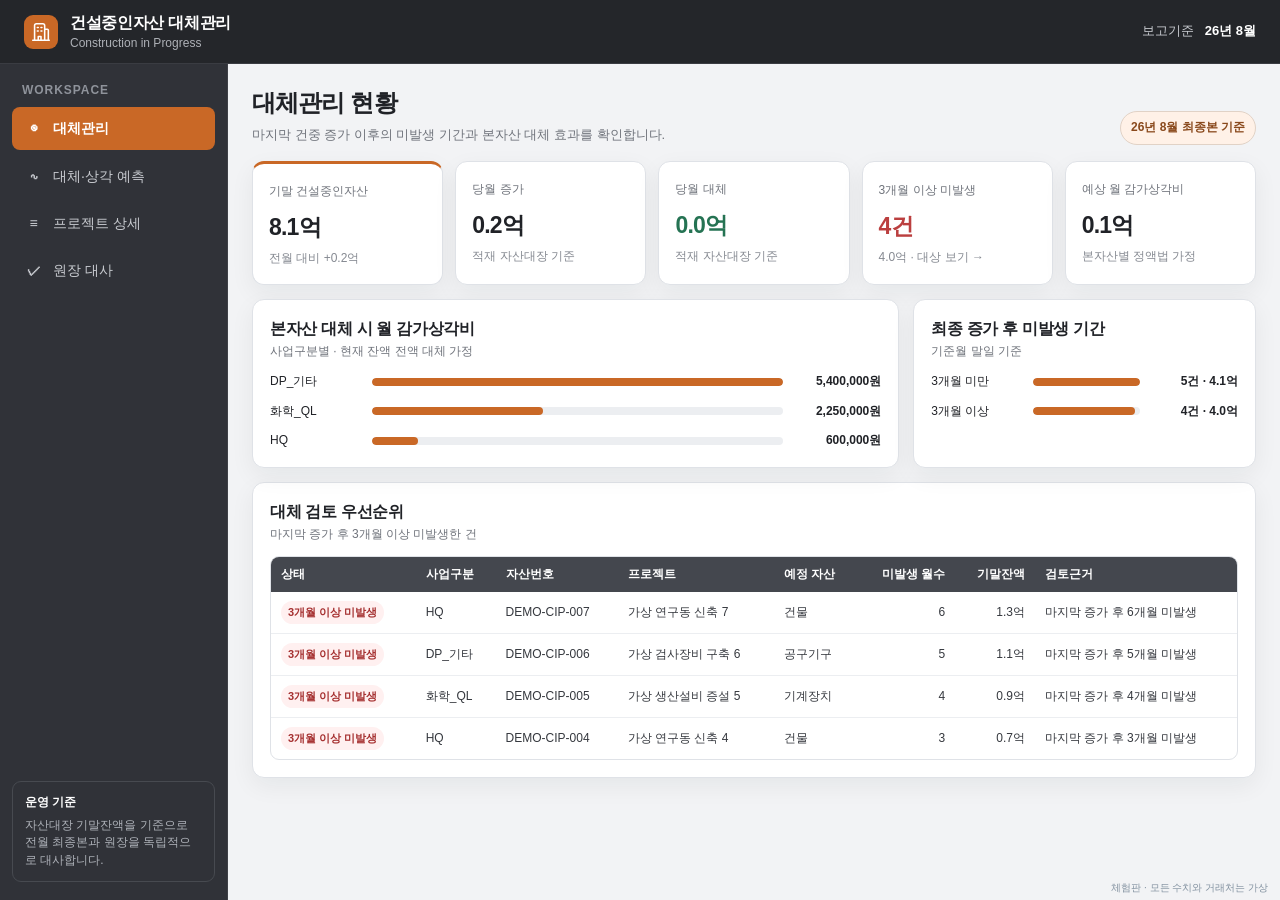
==== modules/cip.html @ 4d1c36cb "Deploy faithful v2 platform trial with synthetic data only" ====
<!doctype html>
<html lang="ko">
<head>
  <meta charset="utf-8">
  <meta name="viewport" content="width=device-width, initial-scale=1">
  <title>건설중인자산 대체관리</title>
  <style>
    :root {
      --ink: #202227;
      --muted: #6f737b;
      --line: #dfe2e7;
      --canvas: #f2f3f5;
      --panel: #ffffff;
      --dark: #24262a;
      --dark-2: #303238;
      --accent: #c96826;
      --accent-soft: #fff1e7;
      --green: #257353;
      --green-soft: #eaf6f0;
      --red: #bb3f3f;
      --red-soft: #fff0f0;
      --blue: #315c9b;
      --blue-soft: #edf3fc;
      --shadow: 0 8px 24px rgba(25, 28, 33, .06);
    }
    * { box-sizing: border-box; }
    html, body { height: 100%; }
    body { margin: 0; overflow: hidden; color: var(--ink); background: var(--canvas); font: 14px/1.45 Arial, "Malgun Gothic", sans-serif; }
    button, input, select { font: inherit; }
    button, select { cursor: pointer; }
    .topbar { height: 64px; display: flex; align-items: center; justify-content: space-between; gap: 22px; padding: 0 24px; color: #fff; background: var(--dark); border-bottom: 1px solid #3a3c42; }
    .brand { display: flex; align-items: center; gap: 12px; min-width: 260px; }
    .mark { display: grid; place-items: center; width: 34px; height: 34px; border-radius: 9px; background: var(--accent); font-size: 18px; font-weight: 800; }
    .brand strong { display: block; font-size: 16px; letter-spacing: -.02em; }
    .brand span { display: block; margin-top: 1px; color: #aeb1b7; font-size: 12px; }
    .top-meta { display: flex; align-items: center; gap: 16px; min-width: 0; }
    .asof { color: #c8cbd0; font-size: 13px; white-space: nowrap; }
    .asof strong { margin-left: 7px; color: #fff; }
    .download { display: inline-flex; align-items: center; gap: 7px; padding: 9px 12px; border-radius: 8px; color: #fff; background: var(--accent); font-size: 13px; font-weight: 700; text-decoration: none; }
    .workspace { display: grid; grid-template-columns: 228px minmax(0, 1fr); height: calc(100vh - 64px); }
    .sidebar { display: flex; flex-direction: column; padding: 18px 12px; color: #dfe1e5; background: var(--dark-2); border-right: 1px solid #3f4147; }
    .side-label { margin: 0 10px 8px; color: #8f939b; font-size: 12px; font-weight: 700; letter-spacing: .08em; }
    .nav-button { width: 100%; display: flex; align-items: center; gap: 10px; margin-bottom: 5px; padding: 11px 12px; border: 0; border-radius: 8px; color: #c8cbd0; background: transparent; text-align: left; }
    .nav-button:hover { background: #393c42; }
    .nav-button[aria-selected="true"] { color: #fff; background: var(--accent); font-weight: 700; }
    .nav-icon { width: 19px; font-weight: 800; text-align: center; }
    .source-note { margin-top: auto; padding: 12px; border: 1px solid #474a50; border-radius: 9px; color: #aeb2b9; font-size: 12px; }
    .source-note strong { display: block; margin-bottom: 5px; color: #fff; }
    .main { min-width: 0; overflow: auto; padding: 22px 24px 48px; }
    .view { display: none; max-width: 1500px; margin: 0 auto; }
    .view.is-active { display: block; }
    .heading { display: flex; align-items: end; justify-content: space-between; gap: 20px; margin-bottom: 16px; }
    .heading h1 { margin: 0; font-size: 24px; letter-spacing: -.035em; }
    .heading p { margin: 5px 0 0; color: var(--muted); font-size: 13px; }
    .period-pill { padding: 7px 10px; border: 1px solid #e1d2c6; border-radius: 999px; color: #8a491c; background: var(--accent-soft); font-size: 12px; font-weight: 700; white-space: nowrap; }
    .kpi-grid { display: grid; grid-template-columns: repeat(5, minmax(0, 1fr)); gap: 12px; margin-bottom: 14px; }
    .kpi { min-height: 116px; padding: 16px; border: 1px solid var(--line); border-radius: 12px; background: var(--panel); box-shadow: var(--shadow); }
    .kpi span { color: var(--muted); font-size: 12px; }
    .kpi strong { display: block; margin-top: 11px; font-size: 23px; letter-spacing: -.035em; }
    .kpi small { display: block; margin-top: 6px; color: #858991; font-size: 12px; }
    .kpi.accent { border-top: 3px solid var(--accent); }
    .kpi.red strong { color: var(--red); }
    button.kpi { text-align: left; color: var(--ink); }
    button.kpi:hover { border-color: var(--red); background: var(--red-soft); }
    button.kpi:focus-visible { outline: 3px solid var(--accent); outline-offset: 3px; }
    .kpi.green strong { color: var(--green); }
    .grid-two { display: grid; grid-template-columns: minmax(0, 1.7fr) minmax(320px, .9fr); gap: 14px; margin-bottom: 14px; }
    .grid-equal { display: grid; grid-template-columns: repeat(2, minmax(0, 1fr)); gap: 14px; margin-bottom: 14px; }
    .panel { min-width: 0; padding: 17px; border: 1px solid var(--line); border-radius: 12px; background: var(--panel); box-shadow: var(--shadow); }
    .panel-head { display: flex; align-items: center; justify-content: space-between; gap: 16px; margin-bottom: 13px; }
    .panel h2 { margin: 0; font-size: 16px; letter-spacing: -.02em; }
    .panel-sub { color: var(--muted); font-size: 12px; }
    .chart { width: 100%; height: 240px; display: block; overflow: visible; }
    .chart-grid { stroke: #e7e9ed; stroke-width: 1; }
    .chart-label { fill: #737780; font-size: 11px; }
    .chart-line { fill: none; stroke: var(--accent); stroke-width: 3; stroke-linejoin: round; stroke-linecap: round; }
    .chart-area { fill: url(#trendFill); }
    .chart-point { fill: #fff; stroke: var(--accent); stroke-width: 2; }
    .aging-list { display: grid; gap: 12px; }
    .aging-row { display: grid; grid-template-columns: 92px minmax(0, 1fr) 88px; gap: 10px; align-items: center; }
    .aging-row span { font-size: 12px; }
    .aging-row strong { text-align: right; font-size: 12px; }
    .bar { height: 8px; overflow: hidden; border-radius: 999px; background: #eceef1; }
    .bar i { display: block; height: 100%; border-radius: inherit; background: var(--accent); }
    .table-wrap { overflow: auto; border: 1px solid var(--line); border-radius: 9px; }
    table { width: 100%; border-collapse: collapse; white-space: nowrap; }
    th { position: sticky; top: 0; z-index: 2; padding: 9px 10px; color: #fff; background: #44474e; font-size: 12px; font-weight: 700; text-align: left; }
    td { padding: 9px 10px; border-bottom: 1px solid #eceef1; color: #35383e; font-size: 12px; }
    tbody tr:last-child td { border-bottom: 0; }
    tbody tr:hover { background: #faf7f4; }
    td.num, th.num { text-align: right; }
    .link-row { cursor: pointer; }
    .asset-name { max-width: 360px; overflow: hidden; text-overflow: ellipsis; }
    .badge { display: inline-flex; align-items: center; min-height: 23px; padding: 3px 7px; border-radius: 999px; color: #4b5058; background: #eef0f3; font-size: 11px; font-weight: 700; }
    .badge.warn { color: #8a491c; background: var(--accent-soft); }
    .badge.danger { color: #a52f2f; background: var(--red-soft); }
    .badge.success { color: #25654b; background: var(--green-soft); }
    .controls { display: grid; grid-template-columns: 170px 170px minmax(220px, 1fr); gap: 10px; margin-bottom: 12px; }
    .control { display: grid; gap: 5px; }
    .control label { color: var(--muted); font-size: 12px; font-weight: 700; }
    .control input, .control select { width: 100%; height: 38px; padding: 0 10px; border: 1px solid #d4d7dc; border-radius: 8px; color: var(--ink); background: #fff; }
    .callout { display: flex; align-items: flex-start; gap: 10px; margin-bottom: 14px; padding: 11px 13px; border: 1px solid #ecd5c4; border-radius: 9px; color: #74411d; background: #fff6ef; font-size: 12px; }
    .check-list { display: grid; gap: 8px; }
    .check { display: grid; grid-template-columns: minmax(180px, 1fr) 100px 120px; align-items: center; gap: 10px; padding: 10px 11px; border: 1px solid var(--line); border-radius: 8px; }
    .check strong { font-size: 13px; }
    .check small { color: var(--muted); }
    .check-value { text-align: right; font-variant-numeric: tabular-nums; }
    .empty { padding: 28px; color: var(--muted); text-align: center; }
    .forecast-basis-project th { color: var(--ink); background: var(--canvas); text-align: left; white-space: normal; }
    .forecast-basis-total th, .forecast-basis-total td { border-top: 2px solid var(--line); font-weight: 700; }
    dialog { width: min(760px, calc(100vw - 30px)); max-height: calc(100vh - 40px); padding: 0; border: 0; border-radius: 14px; box-shadow: 0 26px 80px rgba(18, 21, 26, .28); }
    dialog::backdrop { background: rgba(21, 23, 27, .55); }
    .dialog-head { display: flex; justify-content: space-between; gap: 18px; padding: 18px 20px; color: #fff; background: var(--dark); }
    .dialog-head h2 { margin: 0; font-size: 17px; }
    .dialog-head p { margin: 4px 0 0; color: #b8bbc1; font-size: 12px; }
    .dialog-close { width: 32px; height: 32px; border: 0; border-radius: 8px; color: #fff; background: #3b3e44; font-size: 18px; }
    .dialog-body { max-height: calc(100vh - 126px); overflow: auto; padding: 18px 20px 22px; }
    .detail-grid { display: grid; grid-template-columns: repeat(3, minmax(0, 1fr)); gap: 10px; margin-bottom: 15px; }
    .detail-item { padding: 10px; border: 1px solid var(--line); border-radius: 8px; }
    .detail-item span { display: block; color: var(--muted); font-size: 11px; }
    .detail-item strong { display: block; margin-top: 4px; font-size: 13px; overflow-wrap: anywhere; }
    .type-list { display: grid; gap: 8px; }
    .type-row { display: flex; justify-content: space-between; gap: 12px; padding-bottom: 7px; border-bottom: 1px solid #eceef1; }
    .forecast-tools { display:flex; flex-wrap:wrap; gap:10px; align-items:end; margin-bottom:12px; }
    .forecast-tools .control:first-child { flex:1 1 260px; }
    .forecast-tools .control { flex:0 1 180px; }
    .forecast-actions { display:flex; flex-wrap:wrap; gap:8px; align-items:center; margin-bottom:12px; }
    .forecast-actions button, #resetForecast { padding:9px 13px; border:1px solid var(--line); border-radius:8px; background:white; color:var(--ink); }
    #selectForecastResults { background:var(--accent); color:white; border-color:var(--accent); }
    .forecast-summary { position:sticky; top:-22px; z-index:5; display:flex; flex-wrap:wrap; gap:12px 28px; align-items:center; padding:14px 18px; margin-bottom:14px; border:1px solid #e1d2c6; border-radius:10px; background:#fff6ef; box-shadow:var(--shadow); }
    .forecast-summary span { display:block; color:var(--muted); font-size:14px; }
    .forecast-summary strong { font-size:18px; font-variant-numeric:tabular-nums; }
    #forecastProjects tr[data-plan] { cursor:pointer; }
    #forecastProjects tr.is-selected { background:var(--accent-soft); }
    #forecastProjects td, [data-panel="forecast"] th { font-size:14px; }
    #forecastProjects .asset-name { white-space:normal; min-width:240px; max-width:400px; }
    #forecastProjects input[type="checkbox"] { width:22px; height:22px; accent-color:var(--accent); cursor:pointer; }
    #forecastProjects label { display:flex; align-items:center; justify-content:center; min-width:40px; min-height:40px; cursor:pointer; }
    #forecastProjects input[type="month"] { min-height:40px; padding:5px; border:1px solid var(--line); border-radius:6px; }
    [data-panel="forecast"] button:focus-visible, [data-panel="forecast"] input:focus-visible, [data-panel="forecast"] select:focus-visible { outline:3px solid var(--accent); outline-offset:2px; }
    #forecastResultCount { margin-left:auto; color:var(--muted); }
    [data-panel="forecast"] .panel { margin-bottom:14px; }
    @media (max-width: 1180px) { .kpi-grid { grid-template-columns: repeat(3, minmax(0, 1fr)); } .grid-two, .grid-equal { grid-template-columns: 1fr; } }
    @media (max-width: 760px) {
      body { overflow: auto; }
      .topbar { height: auto; min-height: 64px; padding: 10px 14px; }
      .top-meta .asof { display: none; }
      .workspace { display: block; height: auto; }
      .sidebar { position: sticky; top: 0; z-index: 20; flex-direction: row; gap: 5px; overflow-x: auto; padding: 8px; border-right: 0; }
      .side-label, .source-note { display: none; }
      .nav-button { width: auto; flex: 0 0 auto; margin: 0; }
      .main { padding: 18px 12px 36px; }
      .kpi-grid { grid-template-columns: repeat(2, minmax(0, 1fr)); }
      .controls { grid-template-columns: 1fr; }
      .heading { align-items: flex-start; flex-direction: column; }
      .detail-grid { grid-template-columns: 1fr 1fr; }
      .forecast-summary { top:53px; gap:8px 16px; }
      .forecast-summary strong { font-size:16px; }
    }
    .forecast-heading { align-items:center; margin-bottom:12px; }
    .forecast-title, .forecast-heading-actions { display:flex; align-items:center; gap:10px; flex-wrap:wrap; }
    .forecast-heading-actions > button { padding:8px 12px; border:1px solid var(--line); border-radius:8px; background:#fff; color:var(--ink); font-size:14px; cursor:pointer; }
    .forecast-help { position:relative; display:inline-flex; }
    .forecast-help > button { width:24px; height:24px; padding:0; border:1px solid #8c9bad; border-radius:50%; background:transparent; color:#52657a; font-size:14px; font-weight:700; cursor:help; }
    .forecast-tooltip { position:absolute; top:100%; left:0; z-index:30; width:min(430px,calc(100vw - 80px)); padding:14px; background:#24364b; color:#fff; border-radius:8px; box-shadow:0 8px 28px #10243e30; font-size:14px; line-height:1.65; visibility:hidden; opacity:0; }
    .forecast-help:hover .forecast-tooltip, .forecast-help:focus-within .forecast-tooltip { visibility:visible; opacity:1; }
    .forecast-help > button:focus-visible { outline:3px solid #89bdf3; outline-offset:3px; }
    .forecast-summary[hidden] { display:none; }
    #componentReviewStatus:empty { display:none; }
    #componentReviewStatus:not(:empty) { display:block; margin-bottom:10px; font-size:14px; }
    @media(max-width:700px) { .forecast-tooltip { left:auto; right:-40px; } }
  </style>
<script>window.addEventListener("error",e=>{if(!e.message||e.message.startsWith("ResizeObserver loop"))return;const d=document.createElement("pre");d.className="trial-runtime-error";d.textContent=e.message;document.body?.append(d)});window.addEventListener("unhandledrejection",e=>{const d=document.createElement("pre");d.className="trial-runtime-error";d.textContent=String(e.reason);document.body?.append(d)});</script><meta name="referrer" content="no-referrer"><style>body::after{content:"체험판 · 모든 수치와 거래처는 가상";position:fixed;bottom:5px;right:12px;font:10px sans-serif;color:#81909f;pointer-events:none;z-index:99999}</style></head>
<body>
  <header class="topbar">
    <div class="brand"><span class="mark" style="color:white;display:grid;place-items:center"><svg xmlns="http://www.w3.org/2000/svg" width="22" height="22" viewBox="0 0 24 24" fill="none" stroke="currentColor" stroke-width="1.7" stroke-linecap="round" stroke-linejoin="round" aria-hidden="true" style="display:inline-block;vertical-align:middle"><path d="M3 21h18M5 21V5a2 2 0 0 1 2-2h7a2 2 0 0 1 2 2v16M16 9h3a1 1 0 0 1 1 1v11M9 21v-4h3v4M8 7h1m3 0h1M8 11h1m3 0h1"/></svg></span><div><strong>건설중인자산 대체관리</strong><span>Construction in Progress</span></div></div>
    <div class="top-meta"><span class="asof">보고기준 <strong id="headerPeriod">-</strong></span></div>
  </header>
  <div class="workspace">
    <aside class="sidebar">
      <p class="side-label">WORKSPACE</p>
      <button class="nav-button" data-view="overview" aria-selected="true"><span class="nav-icon">◉</span>대체관리</button>
      <button class="nav-button" data-view="forecast" aria-selected="false"><span class="nav-icon">∿</span>대체·상각 예측</button>
      <button class="nav-button" data-view="projects" aria-selected="false"><span class="nav-icon">≡</span>프로젝트 상세</button>
      <button class="nav-button" data-view="reconciliation" aria-selected="false"><span class="nav-icon">✓</span>원장 대사</button>
      <div class="source-note"><strong>운영 기준</strong>자산대장 기말잔액을 기준으로 전월 최종본과 원장을 독립적으로 대사합니다.</div>
    </aside>
    <main class="main">
      <section class="view is-active" data-panel="overview">
        <div class="heading"><div><h1>대체관리 현황</h1><p>마지막 건중 증가 이후의 미발생 기간과 본자산 대체 효과를 확인합니다.</p></div><span class="period-pill" id="overviewPeriod">-</span></div>
        <div class="kpi-grid" id="kpiGrid"></div>
        <div class="grid-two">
          <section class="panel"><div class="panel-head"><div><h2>본자산 대체 시 월 감가상각비</h2><span class="panel-sub">사업구분별 · 현재 잔액 전액 대체 가정</span></div></div><div class="aging-list" id="overviewForecast"></div></section>
          <section class="panel"><div class="panel-head"><div><h2>최종 증가 후 미발생 기간</h2><span class="panel-sub">기준월 말일 기준</span></div></div><div class="aging-list" id="agingList"></div></section>
        </div>
        <section class="panel"><div class="panel-head"><div><h2>대체 검토 우선순위</h2><span class="panel-sub">마지막 증가 후 3개월 이상 미발생한 건</span></div></div><div class="table-wrap"><table><thead><tr><th>상태</th><th>사업구분</th><th>자산번호</th><th>프로젝트</th><th>예정 자산</th><th class="num">미발생 월수</th><th class="num">기말잔액</th><th>검토근거</th></tr></thead><tbody id="priorityRows"></tbody></table></div></section>
      </section>

      <section class="view" data-panel="forecast">
        <div class="heading forecast-heading"><div class="forecast-title"><h1>대체·상각 예측</h1><span class="forecast-help"><button type="button" aria-label="상각 예측 계산 기준" aria-describedby="forecastHelpText">?</button><span class="forecast-tooltip" role="tooltip" id="forecastHelpText">선택한 자산의 대체월·내용연수를 조정해 향후 12개월 비용을 비교합니다.<br>현재 잔액 기준 · 정액법 · 잔존가치 0 · 대체월부터 월할 상각. 추가투자는 제외하며 토지·비용처리는 비상각입니다.<br>미분류 구성행은 정보 저장 후 반영됩니다. 이 화면의 조정은 비교용이며, 확정 정보는 ‘구성행 정보 수정’에서 저장하세요.</span></span></div><div class="forecast-heading-actions"><button type="button" id="completeComponentInfo">구성행 정보 수정</button><span class="period-pill" id="trendPeriod"></span></div></div>
        <span id="componentReviewStatus" role="status"></span>
        <div class="forecast-summary" id="forecastSelectionSummary" role="status" aria-live="polite"></div>
        <div class="kpi-grid" id="forecastKpis"></div>
        <section class="panel"><div class="panel-head"><h2>건별 대체 계획</h2><button type="button" id="resetForecast">가정 초기화</button></div>
          <div class="forecast-tools">
            <div class="control"><label for="forecastSearch">자산 찾기</label><input id="forecastSearch" type="search" placeholder="프로젝트명, 자산번호, WBS 검색"></div>
            <div class="control"><label for="forecastBusiness">사업구분</label><select id="forecastBusiness"><option value="">전체 사업구분</option></select></div>
            <div class="control"><label for="forecastView">목록 보기</label><select id="forecastView"><option value="all">전체 자산</option><option value="selected">선택한 자산만</option><option value="unselected">선택하지 않은 자산</option></select></div>
          </div>
          <div class="forecast-actions"><button type="button" id="selectForecastResults">검색결과 모두 선택</button><button type="button" id="deselectForecastResults">검색결과 선택 해제</button><button type="button" id="clearForecastSelection">전체 선택 해제</button><span id="forecastResultCount"></span></div>
          <p class="panel-sub">행이나 체크박스를 눌러 선택하세요. 검색 조건을 바꿔도 선택은 유지되며, 합계는 선택한 모든 자산 기준입니다.</p>
          <div class="table-wrap"><table><thead><tr><th>반영</th><th>프로젝트 / 자산번호</th><th>최종 증가일</th><th>대체월</th><th class="num">현재 잔액</th><th class="num">월 감가상각비</th><th class="num">12개월 누적</th><th class="num">미분류</th></tr></thead><tbody id="forecastProjects"></tbody></table></div></section>
        <section class="panel"><div class="panel-head"><h2>본자산별 예측 근거</h2><select id="forecastAsset" aria-label="예측 근거 프로젝트"></select></div><div class="table-wrap"><table><thead><tr><th>본자산 구분</th><th class="num">대체 예정금액</th><th>내용연수 (년)</th><th class="num">월 감가상각비</th><th>계산 근거</th></tr></thead><tbody id="forecastComponents"></tbody></table></div></section>
        <section class="panel"><div class="panel-head"><h2>월별 감가상각비 효과</h2><span class="panel-sub">선택한 건의 비용 증가액 · 원</span></div><div class="table-wrap"><table><thead><tr id="forecastMonthHead"></tr></thead><tbody id="forecastMonthBody"></tbody></table></div></section>
      </section>

      <section class="view" data-panel="projects">
        <div class="heading"><div><h1>프로젝트 상세</h1><p>자산별 잔액·대체·예상 감가상각비를 검토합니다.</p></div><span class="period-pill" id="projectCount">-</span></div>
        <div class="controls"><div class="control"><label for="businessFilter">사업구분</label><select id="businessFilter"><option value="">전체</option></select></div><div class="control"><label for="statusFilter">상태</label><select id="statusFilter"><option value="">전체</option></select></div><div class="control"><label for="searchInput">검색</label><input id="searchInput" type="search" placeholder="자산번호, WBS, 프로젝트명"></div></div>
        <section class="panel"><div class="table-wrap"><table><thead><tr><th>상태</th><th>사업구분</th><th>자산번호</th><th>WBS</th><th>프로젝트</th><th>예정 자산</th><th>최종 증가일</th><th class="num">미발생 월수</th><th class="num">당월 증가</th><th class="num">당월 대체</th><th class="num">기말잔액</th><th class="num">예상 월상각</th></tr></thead><tbody id="projectRows"></tbody></table></div></section>
      </section>

      <section class="view" data-panel="reconciliation">
        <div class="heading"><div><h1>원장 대사</h1><p id="reconDescription">자산대장·건설중인자산원장·전월 최종본을 독립 비교합니다.</p></div><span class="period-pill" id="reconPeriod">-</span></div>
        <div class="callout" id="futureNotice" hidden></div>
        <div class="grid-equal"><section class="panel"><div class="panel-head"><h2>핵심 대사</h2><span class="panel-sub">허용차이 1원</span></div><div class="check-list" id="checkList"></div></section><section class="panel"><div class="panel-head"><h2>원본 파일</h2><span class="panel-sub">자동 탐색 결과</span></div><div class="detail-grid" id="sourceGrid"></div></section></div>
        <section class="panel" id="sourceDifferencePanel" hidden><div class="panel-head"><h2>최종본 · 자산대장 차이</h2><span class="panel-sub">참고용 · 최종본 잔액 반영</span></div><div class="table-wrap"><table><thead><tr><th>자산번호</th><th class="num">최종본</th><th class="num">자산대장</th><th class="num">차이</th><th>참고</th></tr></thead><tbody id="sourceDifferenceRows"></tbody></table></div></section>
        <section class="panel" id="metadataIssuePanel" hidden><div class="panel-head"><h2>상각정보 보완</h2><span class="panel-sub">잔액 포함 · 해당 구성행 예측 제외</span></div><div class="table-wrap"><table><thead><tr><th>자산번호</th><th>최종본 위치</th><th class="num">금액</th><th>보완 항목</th></tr></thead><tbody id="metadataIssueRows"></tbody></table></div></section>
        <section class="panel"><div class="panel-head"><div><h2>당월 원장 흐름</h2><span class="panel-sub">건설중인자산 계정 전표</span></div><span class="period-pill" id="ledgerCount">-</span></div><div class="table-wrap"><table><thead><tr><th>전기일</th><th>전표번호</th><th>계정명</th><th>전기키</th><th class="num">금액</th><th>WBS</th><th>매칭 자산</th><th>텍스트</th></tr></thead><tbody id="ledgerRows"></tbody></table></div></section>
      </section>
    </main>
  </div>

  <dialog id="assetDialog"><div class="dialog-head"><div><h2 id="dialogTitle">-</h2><p id="dialogSubtitle">-</p></div><button class="dialog-close" id="dialogClose" aria-label="닫기" type="button">×</button></div><div class="dialog-body"><div class="detail-grid" id="dialogGrid"></div><section><h3>예정 자산구분</h3><div class="type-list" id="dialogTypes"></div></section></div></dialog>

  <script id="cip-data" type="application/json">{"schemaVersion":1,"reportPeriod":"2026-08","reportMonth":"26년 8월","reportDate":"2026-08-31","builtAt":"2026-09-01T09:00:00","assetTypeDefaults":{"건물":30,"기계장치":10,"공구기구":5,"토지":null,"비용처리":null},"periods":[{"month":"26년 1월","period":"2026-01","ending":696600000.0,"additions":16200000.0,"transfers":0,"netChange":16200000.0},{"month":"26년 2월","period":"2026-02","ending":712800000.0,"additions":16200000.0,"transfers":0,"netChange":16200000.0},{"month":"26년 3월","period":"2026-03","ending":729000000.0,"additions":16200000.0,"transfers":0,"netChange":16200000.0},{"month":"26년 4월","period":"2026-04","ending":745200000.0,"additions":16200000.0,"transfers":0,"netChange":16200000.0},{"month":"26년 5월","period":"2026-05","ending":761400000.0,"additions":16200000.0,"transfers":0,"netChange":16200000.0},{"month":"26년 6월","period":"2026-06","ending":777600000.0,"additions":16200000.0,"transfers":0,"netChange":16200000.0},{"month":"26년 7월","period":"2026-07","ending":793800000.0,"additions":16200000.0,"transfers":0,"netChange":16200000.0},{"month":"26년 8월","period":"2026-08","ending":810000000.0,"additions":16200000.0,"transfers":0,"netChange":16200000.0}],"projects":[{"assetId":"DEMO-CIP-001","wbs":"DEMO-WBS-001","name":"가상 연구동 신축 1","business":"HQ","plannedAssetType":"건물","lastAdditionDate":"2026-08-15","ageMonths":0,"status":"당월 증가","monthAdditions":1800000.0,"monthTransfers":0,"ending":18000000,"expectedMonthlyDepreciation":50000,"depreciationComponents":[{"assetType":"건물","amount":18000000,"usefulLife":30.0,"monthlyDepreciation":50000,"basis":"명세 내용연수 / 기본 가정"}],"typeTotals":{"건물":18000000},"scheduleGap":0,"reviewReason":"가상 전표에 따른 체험용 집계","lastAdditionBasis":"가상 자산대장","costCenter":"DEMO"},{"assetId":"DEMO-CIP-002","wbs":"DEMO-WBS-002","name":"가상 생산설비 증설 2","business":"화학_QL","plannedAssetType":"기계장치","lastAdditionDate":"2026-07-15","ageMonths":1,"status":"진행 중","monthAdditions":0,"monthTransfers":0,"ending":36000000,"expectedMonthlyDepreciation":300000,"depreciationComponents":[{"assetType":"기계장치","amount":36000000,"usefulLife":10.0,"monthlyDepreciation":300000,"basis":"명세 내용연수 / 기본 가정"}],"typeTotals":{"기계장치":36000000},"scheduleGap":0,"reviewReason":"가상 전표에 따른 체험용 집계","lastAdditionBasis":"가상 자산대장","costCenter":"DEMO"},{"assetId":"DEMO-CIP-003","wbs":"DEMO-WBS-003","name":"가상 검사장비 구축 3","business":"DP_기타","plannedAssetType":"공구기구","lastAdditionDate":"2026-06-15","ageMonths":2,"status":"진행 중","monthAdditions":0,"monthTransfers":0,"ending":54000000,"expectedMonthlyDepreciation":900000,"depreciationComponents":[{"assetType":"공구기구","amount":54000000,"usefulLife":5.0,"monthlyDepreciation":900000,"basis":"명세 내용연수 / 기본 가정"}],"typeTotals":{"공구기구":54000000},"scheduleGap":0,"reviewReason":"가상 전표에 따른 체험용 집계","lastAdditionBasis":"가상 자산대장","costCenter":"DEMO"},{"assetId":"DEMO-CIP-004","wbs":"DEMO-WBS-004","name":"가상 연구동 신축 4","business":"HQ","plannedAssetType":"건물","lastAdditionDate":"2026-05-15","ageMonths":3,"status":"장기 미발생","monthAdditions":0,"monthTransfers":0,"ending":72000000,"expectedMonthlyDepreciation":200000,"depreciationComponents":[{"assetType":"건물","amount":72000000,"usefulLife":30.0,"monthlyDepreciation":200000,"basis":"명세 내용연수 / 기본 가정"}],"typeTotals":{"건물":72000000},"scheduleGap":0,"reviewReason":"가상 전표에 따른 체험용 집계","lastAdditionBasis":"가상 자산대장","costCenter":"DEMO"},{"assetId":"DEMO-CIP-005","wbs":"DEMO-WBS-005","name":"가상 생산설비 증설 5","business":"화학_QL","plannedAssetType":"기계장치","lastAdditionDate":"2026-04-15","ageMonths":4,"status":"장기 미발생","monthAdditions":0,"monthTransfers":0,"ending":90000000,"expectedMonthlyDepreciation":750000,"depreciationComponents":[{"assetType":"기계장치","amount":90000000,"usefulLife":10.0,"monthlyDepreciation":750000,"basis":"명세 내용연수 / 기본 가정"}],"typeTotals":{"기계장치":90000000},"scheduleGap":0,"reviewReason":"가상 전표에 따른 체험용 집계","lastAdditionBasis":"가상 자산대장","costCenter":"DEMO"},{"assetId":"DEMO-CIP-006","wbs":"DEMO-WBS-006","name":"가상 검사장비 구축 6","business":"DP_기타","plannedAssetType":"공구기구","lastAdditionDate":"2026-03-15","ageMonths":5,"status":"장기 미발생","monthAdditions":0,"monthTransfers":0,"ending":108000000,"expectedMonthlyDepreciation":1800000,"depreciationComponents":[{"assetType":"공구기구","amount":108000000,"usefulLife":5.0,"monthlyDepreciation":1800000,"basis":"명세 내용연수 / 기본 가정"}],"typeTotals":{"공구기구":108000000},"scheduleGap":0,"reviewReason":"가상 전표에 따른 체험용 집계","lastAdditionBasis":"가상 자산대장","costCenter":"DEMO"},{"assetId":"DEMO-CIP-007","wbs":"DEMO-WBS-007","name":"가상 연구동 신축 7","business":"HQ","plannedAssetType":"건물","lastAdditionDate":"2026-02-15","ageMonths":6,"status":"장기 미발생","monthAdditions":0,"monthTransfers":0,"ending":126000000,"expectedMonthlyDepreciation":350000,"depreciationComponents":[{"assetType":"건물","amount":126000000,"usefulLife":30.0,"monthlyDepreciation":350000,"basis":"명세 내용연수 / 기본 가정"}],"typeTotals":{"건물":126000000},"scheduleGap":0,"reviewReason":"가상 전표에 따른 체험용 집계","lastAdditionBasis":"가상 자산대장","costCenter":"DEMO"},{"assetId":"DEMO-CIP-008","wbs":"DEMO-WBS-008","name":"가상 생산설비 증설 8","business":"화학_QL","plannedAssetType":"기계장치","lastAdditionDate":"2026-08-15","ageMonths":0,"status":"당월 증가","monthAdditions":14400000.0,"monthTransfers":0,"ending":144000000,"expectedMonthlyDepreciation":1200000,"depreciationComponents":[{"assetType":"기계장치","amount":144000000,"usefulLife":10.0,"monthlyDepreciation":1200000,"basis":"명세 내용연수 / 기본 가정"}],"typeTotals":{"기계장치":144000000},"scheduleGap":0,"reviewReason":"가상 전표에 따른 체험용 집계","lastAdditionBasis":"가상 자산대장","costCenter":"DEMO"},{"assetId":"DEMO-CIP-009","wbs":"DEMO-WBS-009","name":"가상 검사장비 구축 9","business":"DP_기타","plannedAssetType":"공구기구","lastAdditionDate":"2026-07-15","ageMonths":1,"status":"진행 중","monthAdditions":0,"monthTransfers":0,"ending":162000000,"expectedMonthlyDepreciation":2700000,"depreciationComponents":[{"assetType":"공구기구","amount":162000000,"usefulLife":5.0,"monthlyDepreciation":2700000,"basis":"명세 내용연수 / 기본 가정"}],"typeTotals":{"공구기구":162000000},"scheduleGap":0,"reviewReason":"가상 전표에 따른 체험용 집계","lastAdditionBasis":"가상 자산대장","costCenter":"DEMO"}],"businessSummary":{"HQ":{"count":3,"ending":216000000,"monthAdditions":1800000.0,"monthTransfers":0,"expectedMonthlyDepreciation":600000},"화학_QL":{"count":3,"ending":270000000,"monthAdditions":14400000.0,"monthTransfers":0,"expectedMonthlyDepreciation":2250000},"DP_기타":{"count":3,"ending":324000000,"monthAdditions":0,"monthTransfers":0,"expectedMonthlyDepreciation":5400000}},"statusCounts":{},"aging":[{"bucket":"3개월 미만","count":5,"amount":414000000},{"bucket":"3개월 이상","count":4,"amount":396000000}],"checks":[{"name":"자산별 합계 대사","expected":810000000,"actual":810000000,"difference":0,"status":"일치","note":"가상 자산 9건 독립 합산"}],"sourceDifferences":[],"metadataIssues":[],"finalComparison":{},"ledger":{"currentMonthRows":[{"postingDate":"2026-08-15","document":"DEMO-CIP-DOC-0","accountName":"건설중인자산","postingKey":"40","amount":1800000.0,"wbs":"DEMO-WBS-001","matchedAssetId":"DEMO-CIP-001","description":"가상 설비 중도금"},{"postingDate":"2026-08-15","document":"DEMO-CIP-DOC-7","accountName":"건설중인자산","postingKey":"40","amount":14400000.0,"wbs":"DEMO-WBS-008","matchedAssetId":"DEMO-CIP-008","description":"가상 설비 중도금"}]},"source":{"balanceBasis":"edited-final","assetRegister":"가상_자산대장_8월.xlsx","priorAssetRegister":"가상_자산대장_7월.xlsx","ledger":"가상_건설중인자산원장.xlsx","referenceFinal":"가상_최종본_8월.xlsx","referencePeriod":"2026-08","futureLedgerRowsExcluded":0}}</script>
  <script>
    const db = JSON.parse(document.getElementById('cip-data').textContent);
    const latest = db.periods.at(-1);
    const previous = db.periods.at(-2);
    const activeProjects = db.projects.filter((item) => Number(item.ending) > .5);
    const reviewProjects = activeProjects.filter((item) => item.ageMonths != null && Number(item.ageMonths) >= 3);
    const fmt = new Intl.NumberFormat('ko-KR');
    const fmt1 = new Intl.NumberFormat('ko-KR', { maximumFractionDigits: 1, minimumFractionDigits: 1 });
    const won = (value) => `${fmt1.format(Number(value || 0) / 100000000)}억`;
    const wonExact = (value) => `${fmt.format(Math.round(Number(value || 0)))}원`;
    const escapeText=value=>String(value??'').replace(/[&<>"']/g,c=>({'&':'&amp;','<':'&lt;','>':'&gt;','"':'&quot;',"'":'&#39;'}[c]));
    const finalBased=db.source.balanceBasis==='edited-final';
    const shortDate = (value) => value ? value.replaceAll('-', '.') : '-';
    const statusClass = (status) => status.includes('24') || status.includes('12') ? 'danger' : status.includes('대체') ? 'success' : status.includes('증가') || status.includes('신규') ? 'warn' : '';
    const badge = (status) => `<span class="badge ${statusClass(status)}">${status}</span>`;
    const rowAttr = (assetId) => `class="link-row" data-asset="${assetId}" tabindex="0"`;

    document.getElementById('headerPeriod').textContent = db.reportMonth;
    document.getElementById('overviewPeriod').textContent = `${db.reportMonth} ${finalBased?'최종본 기준':'마감'}`;
    document.getElementById('trendPeriod').textContent = `${db.reportMonth} 잔액 기준`;
    document.getElementById('reconPeriod').textContent = `${db.reportMonth} 마감`;

    document.querySelectorAll('.nav-button').forEach((button) => button.addEventListener('click', () => {
      document.querySelectorAll('.nav-button').forEach((item) => item.setAttribute('aria-selected', String(item === button)));
      document.querySelectorAll('.view').forEach((panel) => panel.classList.toggle('is-active', panel.dataset.panel === button.dataset.view));
    }));

    const previousEnding = Number(previous?.ending || latest.ending);
    const change = Number(latest.ending) - previousEnding;
    const expectedDep = activeProjects.reduce((sum, item) => sum + Number(item.expectedMonthlyDepreciation || 0), 0);
    document.getElementById('kpiGrid').innerHTML = [
      ['기말 건설중인자산', won(latest.ending), `전월 대비 ${change >= 0 ? '+' : ''}${won(change)}`, 'accent'],
      ['당월 증가', won(latest.additions), finalBased?'적재 자산대장 기준':`${activeProjects.length}개 잔액 보유 자산`, ''],
      ['당월 대체', won(latest.transfers), finalBased?'적재 자산대장 기준':`순증감 ${won(latest.netChange)}`, 'green'],
      ['3개월 이상 미발생', `${reviewProjects.length}건`, won(reviewProjects.reduce((sum, item) => sum + Number(item.ending), 0)), 'red'],
      ['예상 월 감가상각비', won(expectedDep), db.metadataIssues?.length?'정보 확인된 구성행 합계':'본자산별 정액법 가정', ''],
    ].map(([label, value, note, cls]) => cls === 'red'
      ? `<button type="button" id="reviewProjectsButton" class="kpi ${cls}" aria-label="3개월 이상 미발생 ${reviewProjects.length}건 상세 목록 보기"><span>${label}</span><strong>${value}</strong><small>${note} · 대상 보기 →</small></button>`
      : `<article class="kpi ${cls}"><span>${label}</span><strong>${value}</strong><small>${note}</small></article>`).join('');

    const businesses = Object.entries(db.businessSummary).sort((a,b) => b[1].expectedMonthlyDepreciation-a[1].expectedMonthlyDepreciation);
    const maxDep = Math.max(1,...businesses.map(([,v]) => v.expectedMonthlyDepreciation));
    document.getElementById('overviewForecast').innerHTML = businesses.map(([name,v]) => `<div class="aging-row"><span>${name}</span><div class="bar"><i style="width:${v.expectedMonthlyDepreciation/maxDep*100}%"></i></div><strong>${wonExact(v.expectedMonthlyDepreciation)}</strong></div>`).join('');
    const maxAging = Math.max(...db.aging.map((item) => Number(item.amount)), 1);
    document.getElementById('agingList').innerHTML = db.aging.map((item) => `<div class="aging-row"><span>${item.bucket}</span><div class="bar"><i style="width:${Math.max(2, Number(item.amount) / maxAging * 100)}%"></i></div><strong>${item.count}건 · ${won(item.amount)}</strong></div>`).join('');

    const priority = [...reviewProjects].sort((a, b) => Number(b.ageMonths || 0) - Number(a.ageMonths || 0) || Number(b.ending) - Number(a.ending)).slice(0, 12);
    document.getElementById('priorityRows').innerHTML = priority.length ? priority.map((item) => `<tr ${rowAttr(item.assetId)}><td><span class="badge danger">3개월 이상 미발생</span></td><td>${item.business}</td><td>${item.assetId}</td><td class="asset-name" title="${item.name}">${item.name}</td><td>${item.plannedAssetType}</td><td class="num">${item.ageMonths ?? '-'}</td><td class="num" title="${wonExact(item.ending)}">${won(item.ending)}</td><td>마지막 증가 후 ${item.ageMonths}개월 미발생</td></tr>`).join('') : '<tr><td class="empty" colspan="8">마지막 증가 후 3개월 이상 미발생한 건이 없습니다.</td></tr>';

    const businessFilter = document.getElementById('businessFilter');
    const statusFilter = document.getElementById('statusFilter');
    statusFilter.insertAdjacentHTML('beforeend', '<option value="__review__">3개월 이상 미발생</option>');
    [...new Set(db.projects.map((item) => item.business))].sort().forEach((value) => businessFilter.insertAdjacentHTML('beforeend', `<option>${value}</option>`));
    [...new Set(db.projects.map((item) => item.status))].sort().forEach((value) => statusFilter.insertAdjacentHTML('beforeend', `<option>${value}</option>`));
    function renderProjects() {
      const query = document.getElementById('searchInput').value.trim().toLowerCase();
      const filtered = db.projects.filter((item) => (!businessFilter.value || item.business === businessFilter.value) && (!statusFilter.value || (statusFilter.value === '__review__' ? reviewProjects.includes(item) : item.status === statusFilter.value)) && (!query || `${item.assetId} ${item.wbs} ${item.name}`.toLowerCase().includes(query)));
      document.getElementById('projectCount').textContent = `${filtered.length}건`;
      document.getElementById('projectRows').innerHTML = filtered.length ? filtered.map((item) => `<tr ${rowAttr(item.assetId)}><td>${badge(item.status)}${item.transferBasis ? '<small>최종본 비교</small>' : ''}</td><td>${escapeText(item.business)}</td><td>${escapeText(item.assetId)}</td><td>${escapeText(item.wbs || '-')}</td><td class="asset-name" title="${escapeText(item.name)}">${escapeText(item.name)}</td><td>${escapeText(item.plannedAssetType)}</td><td>${shortDate(item.lastAdditionDate)}</td><td class="num">${item.ageMonths ?? '-'}</td><td class="num">${won(item.monthAdditions)}</td><td class="num" title="${escapeText(item.transferBasisLabel || '적재 자산대장 기준')}">${won(item.monthTransfers)}</td><td class="num" title="${wonExact(item.ending)}">${won(item.ending)}</td><td class="num">${won(item.expectedMonthlyDepreciation)}</td></tr>`).join('') : '<tr><td class="empty" colspan="12">조건에 맞는 프로젝트가 없습니다.</td></tr>';
      bindRows();
    }
    businessFilter.addEventListener('change', renderProjects);
    statusFilter.addEventListener('change', renderProjects);
    document.getElementById('searchInput').addEventListener('input', renderProjects);
    renderProjects();

    document.getElementById('reviewProjectsButton').addEventListener('click', () => {
      businessFilter.value = '';
      statusFilter.value = '__review__';
      document.getElementById('searchInput').value = '';
      renderProjects();
      document.querySelectorAll('.nav-button').forEach(button => button.setAttribute('aria-selected', String(button.dataset.view === 'projects')));
      document.querySelectorAll('.view').forEach(panel => panel.classList.toggle('is-active', panel.dataset.panel === 'projects'));
      statusFilter.focus();
    });

    const futureNotice = document.getElementById('futureNotice');
    if (db.source.futureLedgerRowsExcluded) {
      futureNotice.hidden = false;
      futureNotice.innerHTML = `<strong>기준월 후 원장 ${fmt.format(db.source.futureLedgerRowsExcluded)}건 제외.</strong> 다음 월 자산대장이 입고되면 자동으로 포함됩니다.`;
    }
    if(finalBased)document.getElementById('reconDescription').textContent='최종본 기준으로 반영했습니다. 원천 차이는 참고용이며 추가 전기 후 원장을 다시 적재하면 확인할 수 있습니다.';
    document.getElementById('checkList').innerHTML = db.checks.map((item) => `<div class="check"><div><strong>${escapeText(item.name)}</strong><small>${escapeText(item.note || '독립 재계산')}</small></div><div class="check-value">${item.unit?fmt.format(item.actual)+escapeText(item.unit):won(item.actual)}</div>${badge(item.status==='일치'?'일치':item.blocking===false?'참고':'확인 필요')}</div>`).join('');
    document.getElementById('sourceDifferencePanel').hidden=!(db.sourceDifferences?.length);
    document.getElementById('sourceDifferenceRows').innerHTML=(db.sourceDifferences??[]).map(r=>`<tr><td>${escapeText(r.assetId)}</td><td class="num">${wonExact(r.finalAmount)}</td><td class="num">${wonExact(r.registerAmount)}</td><td class="num">${wonExact(r.difference)}</td><td>${escapeText(r.note)}</td></tr>`).join('');
    document.getElementById('metadataIssuePanel').hidden=!(db.metadataIssues?.length);
    document.getElementById('metadataIssueRows').innerHTML=(db.metadataIssues??[]).map(r=>`<tr><td>${escapeText(r.assetId)}</td><td>${escapeText(r.sheet)} ${r.row}행</td><td class="num">${wonExact(r.amount)}</td><td>${escapeText(r.message)}</td></tr>`).join('');
    document.getElementById('sourceGrid').innerHTML = [
      ['당월 자산대장', db.source.assetRegister], ['전월 자산대장', db.source.priorAssetRegister || '-'], ['건설중인자산원장', db.source.ledger], [finalBased?'반영 최종본':'승계 최종본', db.source.referenceFinal], [finalBased?'반영 기준월':'승계 기준월', db.source.referencePeriod], ['생성시각', db.builtAt.replace('T', ' ')],
    ].map(([label, value]) => `<div class="detail-item"><span>${label}</span><strong>${escapeText(value)}</strong></div>`).join('');
    const ledgerRows = db.ledger.currentMonthRows;
    document.getElementById('ledgerCount').textContent = `${ledgerRows.length}건`;
    document.getElementById('ledgerRows').innerHTML = ledgerRows.length ? ledgerRows.map((item) => `<tr><td>${shortDate(item.postingDate)}</td><td>${item.document}</td><td>${item.accountName}</td><td>${item.postingKey}</td><td class="num">${won(item.amount)}</td><td>${item.wbs || '-'}</td><td>${item.matchedAssetId || '미매칭'}</td><td class="asset-name" title="${item.description}">${item.description}</td></tr>`).join('') : '<tr><td class="empty" colspan="8">당월 원장 전표가 없습니다.</td></tr>';


    const forecastMonths = Array.from({length:12}, (_,i) => {
      const dt = new Date(Number(db.reportDate.slice(0,4)), Number(db.reportDate.slice(5,7))+i, 1);
      return `${dt.getFullYear()}-${String(dt.getMonth()+1).padStart(2,'0')}`;
    });
    const plans = activeProjects.map(p => ({...p, included:false, start:forecastMonths[0], components: p.depreciationComponents.map(c=>({...c}))}));
    // Session storage holds only temporary UI selection, never classification.
    if(typeof window!=='undefined')try {
      const prior=JSON.parse(window.sessionStorage.getItem('cip-forecast-selection')||'null');
      if(prior?.period===db.reportPeriod)plans.forEach(p=>{p.included=prior.ids.includes(p.assetId);});
    } catch { /* A unavailable browser preference store must not block the board. */ }
    const monthIndex = value => {const [y,m]=value.split('-').map(Number); return y*12+m-1;};
    const componentDep = c => c.assetType!=='미분류' && c.usefulLife > 0 && !['토지','비용처리'].includes(c.assetType) ? c.amount / c.usefulLife / 12 : 0;
    const monthlyEffect = (p,month) => {
      if (!p.included || !p.start || month < p.start) return 0;
      const elapsed = monthIndex(month)-monthIndex(p.start);
      return p.components.reduce((sum,c) => sum + (elapsed < c.usefulLife*12 ? componentDep(c)*Math.min(1,c.usefulLife*12-elapsed) : 0),0);
    };
    const planRunRate = p => p.components.reduce((sum,c)=>sum+componentDep(c),0);
    const assetSelect = document.getElementById('forecastAsset');
    function syncForecastAssetOptions() {
      const previous=assetSelect.value;
      const selected=plans.filter(p=>p.included);
      assetSelect.innerHTML='<option value="">'+(selected.length?`선택 자산 전체 (${selected.length}건)`:'위에서 예측할 자산을 선택하세요')+'</option>'+selected.map(p=>`<option value="${escapeText(p.assetId)}">${escapeText(p.assetId)} · ${escapeText(p.name)}</option>`).join('');
      assetSelect.disabled=!selected.length;
      assetSelect.value=selected.some(p=>p.assetId===previous)?previous:'';
    }
    const forecastSearch=document.getElementById('forecastSearch');
    const forecastBusiness=document.getElementById('forecastBusiness');
    const forecastView=document.getElementById('forecastView');
    forecastBusiness.innerHTML='<option value="">전체 사업구분</option>'+[...new Set(plans.map(p=>p.business))].sort().map(b=>`<option value="${b}">${b}</option>`).join('');
    function visibleForecastPlans() {
      const terms=forecastSearch.value.trim().toLocaleLowerCase().split(/\s+/).filter(Boolean);
      return plans.filter(p=>(!forecastBusiness.value||p.business===forecastBusiness.value)
        &&terms.every(t=>`${p.name} ${p.assetId} ${p.wbs||''}`.toLocaleLowerCase().includes(t))
        &&(forecastView.value!=='selected'||p.included)&&(forecastView.value!=='unselected'||!p.included));
    }
    function applyForecastVisibility() {
      const visible=new Set(visibleForecastPlans().map(p=>p.assetId));
      document.querySelectorAll('[data-plan]').forEach(row=>{
        const p=plans.find(p=>p.assetId===row.dataset.plan);
        row.hidden=!visible.has(p.assetId);row.classList.toggle('is-selected',p.included);
        row.querySelector('[data-include]').checked=p.included;
      });
      document.getElementById('forecastResultCount').textContent=`목록 ${visible.size}건 · 전체 ${plans.length}건`;
      document.getElementById('forecastEmpty').hidden=visible.size>0;
    }
    function setForecastIncluded(ids,included) {
      const keys=new Set(ids);plans.forEach(p=>{if(keys.has(p.assetId))p.included=included;});
      applyForecastVisibility();renderForecastResults();
      if(included&&plans.some(p=>keys.has(p.assetId)&&p.unclassifiedAmount>.5)&&typeof window!=='undefined')void requestComponentReview();
    }
    let componentReviewBusy=false;
    async function requestComponentReview() {
      if(componentReviewBusy)return;
      if(finalBased){document.getElementById('componentReviewStatus').textContent='최종본의 자산분류·내용연수를 입력·저장한 뒤 갱신에서 2단계를 실행해 주세요. 현재 화면의 내용연수 조정은 비교용입니다.';return;}
      componentReviewBusy=true;
      const status=document.getElementById('componentReviewStatus');
      status.textContent='원천자료 확인 후 입력창을 엽니다…';
      try {
        try {window.sessionStorage.setItem('cip-forecast-selection',JSON.stringify({period:db.reportPeriod,ids:plans.filter(p=>p.included).map(p=>p.assetId)}));} catch { /* Optional view preference. */ }
        const response=await fetch('/control-api/jobs/cip',{method:'POST',headers:{'Content-Type':'application/json'},body:'{}'});
        const result=await response.json();
        if(!response.ok&&response.status!==409)throw new Error(result.error||'입력창을 열지 못했습니다.');
        if(response.status===409)status.textContent='진행 중인 갱신의 입력창을 확인해 주세요.';
        else status.textContent='분류 입력창에서 저장하면 최종본 적재와 예측 갱신까지 진행합니다.';
        if(window.top===window.self)window.location.assign('/dashboard/cip');
      } catch(error) {status.textContent=error.message||'통합플랫폼 연결을 확인해 주세요.';}
      finally {componentReviewBusy=false;}
    }
    document.getElementById('completeComponentInfo').addEventListener('click',()=>void requestComponentReview());
    if(finalBased){document.getElementById('completeComponentInfo').textContent='상각정보 수정 안내';document.getElementById('forecastHelpText').textContent='선택한 자산의 대체월·내용연수로 향후 12개월 비용을 비교합니다. 최종본 잔액·정액법·잔존가치 0 기준이며 토지·비용처리는 비상각입니다. 분류·내용연수 누락 구성행은 예측에서 제외합니다. 확정 정보는 최종본을 수정·저장한 뒤 2단계로 반영하세요. 화면 조정은 비교용입니다.';}
    function renderForecastResults() {
      const values=forecastMonths.map(m=>plans.reduce((sum,p)=>sum+monthlyEffect(p,m),0));
      const selected=plans.filter(p=>p.included);
      const unknown=selected.reduce((s,p)=>s+p.components.filter(c=>!c.usefulLife&&!['토지','비용처리'].includes(c.assetType)).reduce((a,c)=>a+Math.abs(c.amount),0),0);
      document.getElementById('forecastSelectionSummary').hidden=!selected.length;
      document.getElementById('forecastSelectionSummary').innerHTML=selected.length
        ? `<div><span>선택 자산</span><strong>${selected.length}건</strong></div><div><span>대체 예정금액 합계</span><strong>${wonExact(selected.reduce((s,p)=>s+p.ending,0))}</strong></div><div><span>월 상각예정액 합계</span><strong>${wonExact(selected.reduce((s,p)=>s+planRunRate(p),0))}</strong></div><div><span>향후 12개월 상각 합계</span><strong>${wonExact(values.reduce((s,v)=>s+v,0))}</strong></div>${unknown?`<div><span>분류·연수 미확정으로 상각 제외</span><strong>${wonExact(unknown)}</strong></div>`:''}`
        : '<div><strong>예측할 자산을 선택하세요</strong><span>자산을 검색해 고르거나 검색결과를 한 번에 선택할 수 있습니다.</span></div>';
      document.getElementById('forecastKpis').innerHTML=[
        ['대체 계획',selected.length+'건',won(selected.reduce((s,p)=>s+p.ending,0))],
        ['전액 대체 시 월상각',wonExact(selected.reduce((s,p)=>s+planRunRate(p),0)),unknown?'정보 확인된 구성행만 계산':'선택 건의 정상 월 비용'],
        ['향후 12개월 비용',wonExact(values.reduce((a,b)=>a+b,0)),forecastMonths[0]+' ~ '+forecastMonths.at(-1)],
        ['분류·연수 확인 필요',wonExact(unknown),'예측 제외 금액 · 절대액 합계']
      ].map(([label,value,note])=>`<article class="kpi"><span>${label}</span><strong style="font-size:22px">${value}</strong><small>${note}</small></article>`).join('');
      for(const p of plans) {
        document.getElementById('run-'+p.assetId).textContent=wonExact(planRunRate(p));
        document.getElementById('cum-'+p.assetId).textContent=wonExact(forecastMonths.reduce((s,m)=>s+monthlyEffect(p,m),0));
      }
      document.getElementById('forecastMonthHead').innerHTML='<th>구분</th>'+forecastMonths.map(m=>`<th class="num">${m}</th>`).join('');
      let cumulative=0;
      document.getElementById('forecastMonthBody').innerHTML='<tr><td>월 비용 증가</td>'+values.map(v=>`<td class="num">${fmt.format(Math.round(v))}</td>`).join('')+'</tr><tr><td>누적 비용 증가</td>'+values.map(v=>`<td class="num">${fmt.format(Math.round(cumulative+=v))}</td>`).join('')+'</tr>';
      syncForecastAssetOptions();renderComponents();
    }
    function renderComponents() {
      const selected=plans.filter(p=>p.included&&(!assetSelect.value||p.assetId===assetSelect.value));
      const unknown=selected.some(p=>p.components.some(c=>(c.assetType==='미분류'||!c.usefulLife)&&!['토지','비용처리'].includes(c.assetType)));
      document.getElementById('forecastComponents').innerHTML=selected.length ? selected.map(p=>`<tr class="forecast-basis-project"><th colspan="5" scope="rowgroup">${escapeText(p.assetId)} · ${escapeText(p.name)}</th></tr>`+p.components.map((c,i)=>`<tr><td>${escapeText(c.assetType)}</td><td class="num">${wonExact(c.amount)}</td><td>${['토지','비용처리'].includes(c.assetType)?'비상각':`<input aria-label="${escapeText(p.assetId)} ${escapeText(c.assetType)} 내용연수" data-life="${i}" data-life-asset="${escapeText(p.assetId)}" type="number" min="0.1" max="100" step="0.1" value="${c.usefulLife||''}" style="width:90px" ${c.assetType==='미분류'?'disabled title="구성행 분류를 먼저 입력해 주세요."':''}>`}</td><td class="num">${c.assetType!=='미분류'&&(c.usefulLife||['토지','비용처리'].includes(c.assetType))?wonExact(componentDep(c)):'확인 필요'}</td><td>${escapeText(c.basis)}</td></tr>`).join('')).join('')+`<tr class="forecast-basis-total"><th scope="row">표시 자산 합계 (${selected.length}건)</th><td class="num">${wonExact(selected.reduce((s,p)=>s+p.components.reduce((v,c)=>v+c.amount,0),0))}</td><td></td><td class="num">${wonExact(selected.reduce((s,p)=>s+planRunRate(p),0))}</td><td>${unknown?'정보 확인된 구성행만 상각 계산':'정상 월 상각비 합계'}</td></tr>` : '<tr><td colspan="5" class="empty">위에서 예측할 자산을 선택하면 본자산별 근거가 표시됩니다.</td></tr>';
      document.querySelectorAll('[data-life]').forEach(input=>input.addEventListener('change',()=>{
        if(!input.checkValidity()) { input.reportValidity(); return; }
        const p=plans.find(p=>p.included&&p.assetId===input.dataset.lifeAsset);
        if(!p)return;
        const i=Number(input.dataset.life); p.components[i].usefulLife=input.value===''?null:Number(input.value);
        renderForecastResults();
      }));
    }
    function renderPlanInputs() {
      document.getElementById('forecastProjects').innerHTML=plans.map(p=>`<tr data-plan="${p.assetId}"><td><label><input type="checkbox" data-include="${p.assetId}" aria-label="${p.assetId} ${p.name} 예측 반영" ${p.included?'checked':''}></label></td><td class="asset-name" title="${p.name}">${p.name}<br><small>${p.assetId} · ${p.business}</small></td><td title="${p.lastAdditionBasis}">${shortDate(p.lastAdditionDate)}</td><td><input type="month" data-start="${p.assetId}" aria-label="${p.assetId} 대체월" min="${forecastMonths[0]}" value="${p.start}"></td><td class="num">${wonExact(p.ending)}</td><td class="num" id="run-${p.assetId}"></td><td class="num" id="cum-${p.assetId}"></td><td class="num">${wonExact(p.unclassifiedAmount)}</td></tr>`).join('')+'<tr id="forecastEmpty" hidden><td colspan="8" class="empty">조건에 맞는 자산이 없습니다. 검색어나 목록 보기를 바꿔 주세요.</td></tr>';
      document.querySelectorAll('[data-include]').forEach(input=>input.addEventListener('change',()=>setForecastIncluded([input.dataset.include],input.checked)));
      document.querySelectorAll('[data-plan]').forEach(row=>row.addEventListener('click',event=>{
        if(event.target.closest('input,button,select,label,a'))return;
        const p=plans.find(p=>p.assetId===row.dataset.plan);setForecastIncluded([p.assetId],!p.included);
      }));
      document.querySelectorAll('[data-start]').forEach(input=>input.addEventListener('change',()=>{
        if(!input.value||!input.checkValidity()){input.reportValidity();input.value=plans.find(p=>p.assetId===input.dataset.start).start;return;}
        plans.find(p=>p.assetId===input.dataset.start).start=input.value;renderForecastResults();
      }));
      applyForecastVisibility();renderForecastResults();
    }
    assetSelect.addEventListener('change',renderComponents);
    document.getElementById('resetForecast').addEventListener('click',()=>{
      plans.forEach((p,i)=>{p.start=forecastMonths[0];p.components=activeProjects[i].depreciationComponents.map(c=>({...c}));});
      renderPlanInputs();
    });
    forecastSearch.addEventListener('input',applyForecastVisibility);
    forecastBusiness.addEventListener('change',applyForecastVisibility);
    forecastView.addEventListener('change',applyForecastVisibility);
    document.getElementById('selectForecastResults').addEventListener('click',()=>setForecastIncluded(visibleForecastPlans().map(p=>p.assetId),true));
    document.getElementById('deselectForecastResults').addEventListener('click',()=>setForecastIncluded(visibleForecastPlans().map(p=>p.assetId),false));
    document.getElementById('clearForecastSelection').addEventListener('click',()=>setForecastIncluded(plans.map(p=>p.assetId),false));
    renderPlanInputs();

    const dialog = document.getElementById('assetDialog');
    function openAsset(assetId) {
      const item = db.projects.find((project) => project.assetId === assetId);
      if (!item) return;
      document.getElementById('dialogTitle').textContent = item.name;
      document.getElementById('dialogSubtitle').textContent = `${item.assetId} · ${item.wbs || 'WBS 없음'} · ${item.sheet}`;
      document.getElementById('dialogGrid').innerHTML = [
        ['상태', item.status], ['사업구분', item.business], ['예정 자산', item.plannedAssetType], ['최종 증가일', shortDate(item.lastAdditionDate)], ['최종 증가 후 미발생', item.ageMonths == null ? '-' : `${item.ageMonths}개월`], ['기말잔액', wonExact(item.ending)], ['당월 증가', wonExact(item.monthAdditions)], ['당월 대체', wonExact(item.monthTransfers)], ['예상 월상각 (정액법 가정)', wonExact(item.expectedMonthlyDepreciation)], ['전월 명세 차이', wonExact(item.scheduleGap)], ['코스트센터', item.costCenter || '-'], ['검토근거', item.reviewReason], ['최종 증가일 근거', item.lastAdditionBasis],
        ...(item.transferBasis ? [['대체 판단 기준', item.transferBasisLabel], ['전월 최종본', item.previousFinalFile], ['전월 최종본 잔액', wonExact(item.previousEnding)], ['당월 비교 파일', item.currentFinalFile]] : []),
      ].map(([label, value]) => `<div class="detail-item"><span>${escapeText(label)}</span><strong>${escapeText(value ?? '-')}</strong></div>`).join('');
      document.querySelector('#assetDialog section h3').textContent = item.transferBasis ? '전월 최종본 자산구분 (대체 전)' : '예정 자산구분';
      const types = Object.entries(item.priorTypeTotals || item.typeTotals || {}).filter(([, value]) => Math.abs(Number(value)) > .5);
      document.getElementById('dialogTypes').innerHTML = types.length ? types.map(([name, value]) => `<div class="type-row"><span>${name}</span><strong>${wonExact(value)}</strong></div>`).join('') : '<div class="empty">전월 명세의 자산구분이 없습니다.</div>';
      dialog.showModal();
    }
    function bindRows() {
      document.querySelectorAll('[data-asset]').forEach((row) => {
        row.onclick = () => openAsset(row.dataset.asset);
        row.onkeydown = (event) => { if (event.key === 'Enter' || event.key === ' ') openAsset(row.dataset.asset); };
      });
    }
    bindRows();
    document.getElementById('dialogClose').addEventListener('click', () => dialog.close());
    dialog.addEventListener('click', (event) => { if (event.target === dialog) dialog.close(); });
  </script>
</body>
</html>
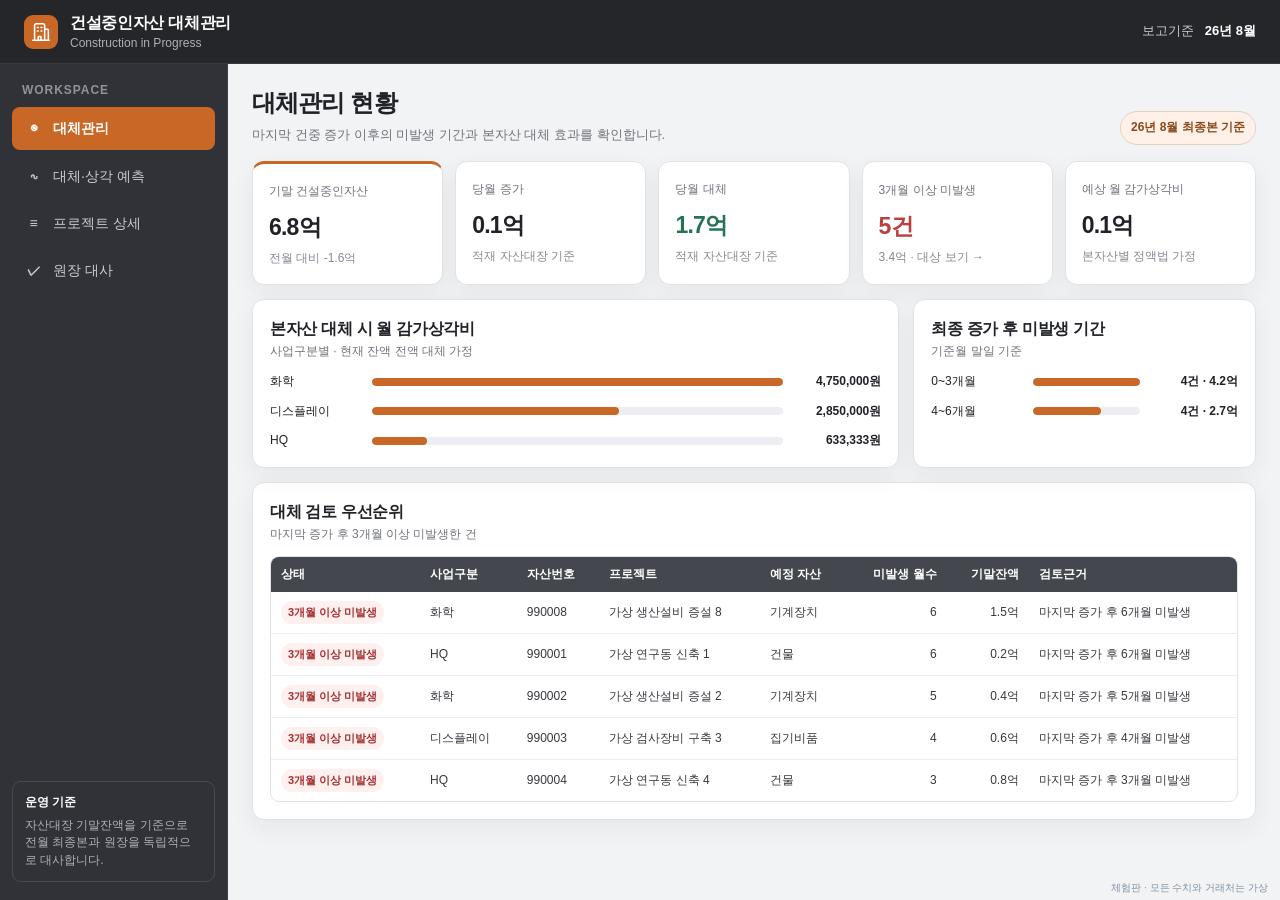
==== commit 5c41231c: "Run receivables, FX and CIP from synthetic XLSX files in browser workers" ====
--- a/modules/cip.html
+++ b/modules/cip.html
@@ -233,7 +233,7 @@
 
   <dialog id="assetDialog"><div class="dialog-head"><div><h2 id="dialogTitle">-</h2><p id="dialogSubtitle">-</p></div><button class="dialog-close" id="dialogClose" aria-label="닫기" type="button">×</button></div><div class="dialog-body"><div class="detail-grid" id="dialogGrid"></div><section><h3>예정 자산구분</h3><div class="type-list" id="dialogTypes"></div></section></div></dialog>
 
-  <script id="cip-data" type="application/json">{"schemaVersion":1,"reportPeriod":"2026-08","reportMonth":"26년 8월","reportDate":"2026-08-31","builtAt":"2026-09-01T09:00:00","assetTypeDefaults":{"건물":30,"기계장치":10,"공구기구":5,"토지":null,"비용처리":null},"periods":[{"month":"26년 1월","period":"2026-01","ending":696600000.0,"additions":16200000.0,"transfers":0,"netChange":16200000.0},{"month":"26년 2월","period":"2026-02","ending":712800000.0,"additions":16200000.0,"transfers":0,"netChange":16200000.0},{"month":"26년 3월","period":"2026-03","ending":729000000.0,"additions":16200000.0,"transfers":0,"netChange":16200000.0},{"month":"26년 4월","period":"2026-04","ending":745200000.0,"additions":16200000.0,"transfers":0,"netChange":16200000.0},{"month":"26년 5월","period":"2026-05","ending":761400000.0,"additions":16200000.0,"transfers":0,"netChange":16200000.0},{"month":"26년 6월","period":"2026-06","ending":777600000.0,"additions":16200000.0,"transfers":0,"netChange":16200000.0},{"month":"26년 7월","period":"2026-07","ending":793800000.0,"additions":16200000.0,"transfers":0,"netChange":16200000.0},{"month":"26년 8월","period":"2026-08","ending":810000000.0,"additions":16200000.0,"transfers":0,"netChange":16200000.0}],"projects":[{"assetId":"DEMO-CIP-001","wbs":"DEMO-WBS-001","name":"가상 연구동 신축 1","business":"HQ","plannedAssetType":"건물","lastAdditionDate":"2026-08-15","ageMonths":0,"status":"당월 증가","monthAdditions":1800000.0,"monthTransfers":0,"ending":18000000,"expectedMonthlyDepreciation":50000,"depreciationComponents":[{"assetType":"건물","amount":18000000,"usefulLife":30.0,"monthlyDepreciation":50000,"basis":"명세 내용연수 / 기본 가정"}],"typeTotals":{"건물":18000000},"scheduleGap":0,"reviewReason":"가상 전표에 따른 체험용 집계","lastAdditionBasis":"가상 자산대장","costCenter":"DEMO"},{"assetId":"DEMO-CIP-002","wbs":"DEMO-WBS-002","name":"가상 생산설비 증설 2","business":"화학_QL","plannedAssetType":"기계장치","lastAdditionDate":"2026-07-15","ageMonths":1,"status":"진행 중","monthAdditions":0,"monthTransfers":0,"ending":36000000,"expectedMonthlyDepreciation":300000,"depreciationComponents":[{"assetType":"기계장치","amount":36000000,"usefulLife":10.0,"monthlyDepreciation":300000,"basis":"명세 내용연수 / 기본 가정"}],"typeTotals":{"기계장치":36000000},"scheduleGap":0,"reviewReason":"가상 전표에 따른 체험용 집계","lastAdditionBasis":"가상 자산대장","costCenter":"DEMO"},{"assetId":"DEMO-CIP-003","wbs":"DEMO-WBS-003","name":"가상 검사장비 구축 3","business":"DP_기타","plannedAssetType":"공구기구","lastAdditionDate":"2026-06-15","ageMonths":2,"status":"진행 중","monthAdditions":0,"monthTransfers":0,"ending":54000000,"expectedMonthlyDepreciation":900000,"depreciationComponents":[{"assetType":"공구기구","amount":54000000,"usefulLife":5.0,"monthlyDepreciation":900000,"basis":"명세 내용연수 / 기본 가정"}],"typeTotals":{"공구기구":54000000},"scheduleGap":0,"reviewReason":"가상 전표에 따른 체험용 집계","lastAdditionBasis":"가상 자산대장","costCenter":"DEMO"},{"assetId":"DEMO-CIP-004","wbs":"DEMO-WBS-004","name":"가상 연구동 신축 4","business":"HQ","plannedAssetType":"건물","lastAdditionDate":"2026-05-15","ageMonths":3,"status":"장기 미발생","monthAdditions":0,"monthTransfers":0,"ending":72000000,"expectedMonthlyDepreciation":200000,"depreciationComponents":[{"assetType":"건물","amount":72000000,"usefulLife":30.0,"monthlyDepreciation":200000,"basis":"명세 내용연수 / 기본 가정"}],"typeTotals":{"건물":72000000},"scheduleGap":0,"reviewReason":"가상 전표에 따른 체험용 집계","lastAdditionBasis":"가상 자산대장","costCenter":"DEMO"},{"assetId":"DEMO-CIP-005","wbs":"DEMO-WBS-005","name":"가상 생산설비 증설 5","business":"화학_QL","plannedAssetType":"기계장치","lastAdditionDate":"2026-04-15","ageMonths":4,"status":"장기 미발생","monthAdditions":0,"monthTransfers":0,"ending":90000000,"expectedMonthlyDepreciation":750000,"depreciationComponents":[{"assetType":"기계장치","amount":90000000,"usefulLife":10.0,"monthlyDepreciation":750000,"basis":"명세 내용연수 / 기본 가정"}],"typeTotals":{"기계장치":90000000},"scheduleGap":0,"reviewReason":"가상 전표에 따른 체험용 집계","lastAdditionBasis":"가상 자산대장","costCenter":"DEMO"},{"assetId":"DEMO-CIP-006","wbs":"DEMO-WBS-006","name":"가상 검사장비 구축 6","business":"DP_기타","plannedAssetType":"공구기구","lastAdditionDate":"2026-03-15","ageMonths":5,"status":"장기 미발생","monthAdditions":0,"monthTransfers":0,"ending":108000000,"expectedMonthlyDepreciation":1800000,"depreciationComponents":[{"assetType":"공구기구","amount":108000000,"usefulLife":5.0,"monthlyDepreciation":1800000,"basis":"명세 내용연수 / 기본 가정"}],"typeTotals":{"공구기구":108000000},"scheduleGap":0,"reviewReason":"가상 전표에 따른 체험용 집계","lastAdditionBasis":"가상 자산대장","costCenter":"DEMO"},{"assetId":"DEMO-CIP-007","wbs":"DEMO-WBS-007","name":"가상 연구동 신축 7","business":"HQ","plannedAssetType":"건물","lastAdditionDate":"2026-02-15","ageMonths":6,"status":"장기 미발생","monthAdditions":0,"monthTransfers":0,"ending":126000000,"expectedMonthlyDepreciation":350000,"depreciationComponents":[{"assetType":"건물","amount":126000000,"usefulLife":30.0,"monthlyDepreciation":350000,"basis":"명세 내용연수 / 기본 가정"}],"typeTotals":{"건물":126000000},"scheduleGap":0,"reviewReason":"가상 전표에 따른 체험용 집계","lastAdditionBasis":"가상 자산대장","costCenter":"DEMO"},{"assetId":"DEMO-CIP-008","wbs":"DEMO-WBS-008","name":"가상 생산설비 증설 8","business":"화학_QL","plannedAssetType":"기계장치","lastAdditionDate":"2026-08-15","ageMonths":0,"status":"당월 증가","monthAdditions":14400000.0,"monthTransfers":0,"ending":144000000,"expectedMonthlyDepreciation":1200000,"depreciationComponents":[{"assetType":"기계장치","amount":144000000,"usefulLife":10.0,"monthlyDepreciation":1200000,"basis":"명세 내용연수 / 기본 가정"}],"typeTotals":{"기계장치":144000000},"scheduleGap":0,"reviewReason":"가상 전표에 따른 체험용 집계","lastAdditionBasis":"가상 자산대장","costCenter":"DEMO"},{"assetId":"DEMO-CIP-009","wbs":"DEMO-WBS-009","name":"가상 검사장비 구축 9","business":"DP_기타","plannedAssetType":"공구기구","lastAdditionDate":"2026-07-15","ageMonths":1,"status":"진행 중","monthAdditions":0,"monthTransfers":0,"ending":162000000,"expectedMonthlyDepreciation":2700000,"depreciationComponents":[{"assetType":"공구기구","amount":162000000,"usefulLife":5.0,"monthlyDepreciation":2700000,"basis":"명세 내용연수 / 기본 가정"}],"typeTotals":{"공구기구":162000000},"scheduleGap":0,"reviewReason":"가상 전표에 따른 체험용 집계","lastAdditionBasis":"가상 자산대장","costCenter":"DEMO"}],"businessSummary":{"HQ":{"count":3,"ending":216000000,"monthAdditions":1800000.0,"monthTransfers":0,"expectedMonthlyDepreciation":600000},"화학_QL":{"count":3,"ending":270000000,"monthAdditions":14400000.0,"monthTransfers":0,"expectedMonthlyDepreciation":2250000},"DP_기타":{"count":3,"ending":324000000,"monthAdditions":0,"monthTransfers":0,"expectedMonthlyDepreciation":5400000}},"statusCounts":{},"aging":[{"bucket":"3개월 미만","count":5,"amount":414000000},{"bucket":"3개월 이상","count":4,"amount":396000000}],"checks":[{"name":"자산별 합계 대사","expected":810000000,"actual":810000000,"difference":0,"status":"일치","note":"가상 자산 9건 독립 합산"}],"sourceDifferences":[],"metadataIssues":[],"finalComparison":{},"ledger":{"currentMonthRows":[{"postingDate":"2026-08-15","document":"DEMO-CIP-DOC-0","accountName":"건설중인자산","postingKey":"40","amount":1800000.0,"wbs":"DEMO-WBS-001","matchedAssetId":"DEMO-CIP-001","description":"가상 설비 중도금"},{"postingDate":"2026-08-15","document":"DEMO-CIP-DOC-7","accountName":"건설중인자산","postingKey":"40","amount":14400000.0,"wbs":"DEMO-WBS-008","matchedAssetId":"DEMO-CIP-008","description":"가상 설비 중도금"}]},"source":{"balanceBasis":"edited-final","assetRegister":"가상_자산대장_8월.xlsx","priorAssetRegister":"가상_자산대장_7월.xlsx","ledger":"가상_건설중인자산원장.xlsx","referenceFinal":"가상_최종본_8월.xlsx","referencePeriod":"2026-08","futureLedgerRowsExcluded":0}}</script>
+  <script id="cip-data" type="application/json">{"schemaVersion":1,"assetTypeDefaults":{"토지":null,"건물":30,"구축물":15,"기계장치":5,"집기비품":5,"개발비":5,"기타무형자산":5,"차량운반구":5,"소프트웨어":5,"비용처리":null},"reportPeriod":"26.8","reportMonth":"26년 8월","reportDate":"2026-08-31","builtAt":"2026-09-14T13:48:27","validationFile":"26.8 건설중인자산 검증_260914.xlsx","periods":[{"key":"26.1","label":"26년 1월","asOf":"2026-01-31","ending":810000000,"additions":0,"transfers":0,"netChange":0,"assetCount":9,"sourceFile":"26.1 자산대장.xlsx"},{"key":"26.2","label":"26년 2월","asOf":"2026-02-28","ending":819000000,"additions":9000000,"transfers":0,"netChange":9000000,"assetCount":9,"sourceFile":"26.2 자산대장.xlsx"},{"key":"26.3","label":"26년 3월","asOf":"2026-03-31","ending":830000000,"additions":11000000,"transfers":0,"netChange":11000000,"assetCount":9,"sourceFile":"26.3 자산대장.xlsx"},{"key":"26.4","label":"26년 4월","asOf":"2026-04-30","ending":833000000,"additions":3000000,"transfers":0,"netChange":3000000,"assetCount":9,"sourceFile":"26.4 자산대장.xlsx"},{"key":"26.5","label":"26년 5월","asOf":"2026-05-31","ending":837000000,"additions":4000000,"transfers":0,"netChange":4000000,"assetCount":9,"sourceFile":"26.5 자산대장.xlsx"},{"key":"26.6","label":"26년 6월","asOf":"2026-06-30","ending":842000000,"additions":5000000,"transfers":0,"netChange":5000000,"assetCount":9,"sourceFile":"26.6 자산대장.xlsx"},{"key":"26.7","label":"26년 7월","asOf":"2026-07-31","ending":848000000,"additions":6000000,"transfers":0,"netChange":6000000,"assetCount":9,"sourceFile":"26.7 자산대장.xlsx"},{"key":"26.8","label":"26년 8월","asOf":"2026-08-31","ending":684000000,"additions":7000000,"transfers":171000000,"netChange":-164000000,"assetCount":8,"sourceFile":"26.8 건설중인자산 최종본.xlsx","balanceBasis":"edited-final","movementSourceFile":"26.8 자산대장.xlsx"}],"projects":[{"assetId":"990008","wbs":"99008-CTA01","name":"가상 생산설비 증설 8","business":"화학","sheet":"화학_QL","className":"건설중인자산","plannedAssetType":"기계장치","acquisitionDate":"2025-06-15","ageMonths":6,"lastAdditionDate":"2026-02-15","lastAdditionBasis":"최종본 증가 전기일","depreciationComponents":[{"assetType":"기계장치","amount":152000000,"usefulLife":5,"monthlyDepreciation":2533333.333333,"basis":"최종본 내용연수"}],"unclassifiedAmount":0,"beginning":144000000,"monthAdditions":0,"monthTransfers":0,"ending":152000000,"previousEnding":152000000,"netChange":0,"status":"진행중","reviewReason":"정상 진행","schedulePaid":152000000,"scheduleGap":0,"sourceRegisterAmount":152000000,"sourceDifference":0,"sourceRegisterMissing":false,"contractTotal":152000000,"expectedMonthlyDepreciation":2533333.333333,"typeTotals":{"기계장치":152000000},"costCenter":"DEMO","businessArea":"DEMO","vendorCode":"V-DEMO","vendorName":"가상 설비 공급사"},{"assetId":"990007","wbs":"99007-CTA01","name":"가상 연구동 신축 7","business":"HQ","sheet":"HQ","className":"건설중인자산","plannedAssetType":"건물","acquisitionDate":"2025-06-15","ageMonths":0,"lastAdditionDate":"2026-08-15","lastAdditionBasis":"최종본 증가 전기일","depreciationComponents":[{"assetType":"건물","amount":133000000,"usefulLife":30,"monthlyDepreciation":369444.444444,"basis":"최종본 내용연수"}],"unclassifiedAmount":0,"beginning":126000000,"monthAdditions":7000000,"monthTransfers":0,"ending":133000000,"previousEnding":126000000,"netChange":7000000,"status":"당월 증가","reviewReason":"정상 진행","schedulePaid":133000000,"scheduleGap":0,"sourceRegisterAmount":133000000,"sourceDifference":0,"sourceRegisterMissing":false,"contractTotal":133000000,"expectedMonthlyDepreciation":369444.444444,"typeTotals":{"건물":133000000},"costCenter":"DEMO","businessArea":"DEMO","vendorCode":"V-DEMO","vendorName":"가상 설비 공급사"},{"assetId":"990006","wbs":"99006-CTA01","name":"가상 검사장비 구축 6","business":"디스플레이","sheet":"DP_기타","className":"건설중인자산","plannedAssetType":"집기비품","acquisitionDate":"2025-06-15","ageMonths":1,"lastAdditionDate":"2026-07-15","lastAdditionBasis":"최종본 증가 전기일","depreciationComponents":[{"assetType":"집기비품","amount":114000000,"usefulLife":5,"monthlyDepreciation":1900000,"basis":"최종본 내용연수"}],"unclassifiedAmount":0,"beginning":108000000,"monthAdditions":0,"monthTransfers":0,"ending":114000000,"previousEnding":114000000,"netChange":0,"status":"진행중","reviewReason":"정상 진행","schedulePaid":114000000,"scheduleGap":0,"sourceRegisterAmount":114000000,"sourceDifference":0,"sourceRegisterMissing":false,"contractTotal":114000000,"expectedMonthlyDepreciation":1900000,"typeTotals":{"집기비품":114000000},"costCenter":"DEMO","businessArea":"DEMO","vendorCode":"V-DEMO","vendorName":"가상 설비 공급사"},{"assetId":"990005","wbs":"99005-CTA01","name":"가상 생산설비 증설 5","business":"화학","sheet":"화학_QL","className":"건설중인자산","plannedAssetType":"기계장치","acquisitionDate":"2025-06-15","ageMonths":2,"lastAdditionDate":"2026-06-15","lastAdditionBasis":"최종본 증가 전기일","depreciationComponents":[{"assetType":"기계장치","amount":95000000,"usefulLife":5,"monthlyDepreciation":1583333.333333,"basis":"최종본 내용연수"}],"unclassifiedAmount":0,"beginning":90000000,"monthAdditions":0,"monthTransfers":0,"ending":95000000,"previousEnding":95000000,"netChange":0,"status":"진행중","reviewReason":"정상 진행","schedulePaid":95000000,"scheduleGap":0,"sourceRegisterAmount":95000000,"sourceDifference":0,"sourceRegisterMissing":false,"contractTotal":95000000,"expectedMonthlyDepreciation":1583333.333333,"typeTotals":{"기계장치":95000000},"costCenter":"DEMO","businessArea":"DEMO","vendorCode":"V-DEMO","vendorName":"가상 설비 공급사"},{"assetId":"990004","wbs":"99004-CTA01","name":"가상 연구동 신축 4","business":"HQ","sheet":"HQ","className":"건설중인자산","plannedAssetType":"건물","acquisitionDate":"2025-06-15","ageMonths":3,"lastAdditionDate":"2026-05-15","lastAdditionBasis":"최종본 증가 전기일","depreciationComponents":[{"assetType":"건물","amount":76000000,"usefulLife":30,"monthlyDepreciation":211111.111111,"basis":"최종본 내용연수"}],"unclassifiedAmount":0,"beginning":72000000,"monthAdditions":0,"monthTransfers":0,"ending":76000000,"previousEnding":76000000,"netChange":0,"status":"진행중","reviewReason":"정상 진행","schedulePaid":76000000,"scheduleGap":0,"sourceRegisterAmount":76000000,"sourceDifference":0,"sourceRegisterMissing":false,"contractTotal":76000000,"expectedMonthlyDepreciation":211111.111111,"typeTotals":{"건물":76000000},"costCenter":"DEMO","businessArea":"DEMO","vendorCode":"V-DEMO","vendorName":"가상 설비 공급사"},{"assetId":"990003","wbs":"99003-CTA01","name":"가상 검사장비 구축 3","business":"디스플레이","sheet":"DP_기타","className":"건설중인자산","plannedAssetType":"집기비품","acquisitionDate":"2025-06-15","ageMonths":4,"lastAdditionDate":"2026-04-15","lastAdditionBasis":"최종본 증가 전기일","depreciationComponents":[{"assetType":"집기비품","amount":57000000,"usefulLife":5,"monthlyDepreciation":950000,"basis":"최종본 내용연수"}],"unclassifiedAmount":0,"beginning":54000000,"monthAdditions":0,"monthTransfers":0,"ending":57000000,"previousEnding":57000000,"netChange":0,"status":"진행중","reviewReason":"정상 진행","schedulePaid":57000000,"scheduleGap":0,"sourceRegisterAmount":57000000,"sourceDifference":0,"sourceRegisterMissing":false,"contractTotal":57000000,"expectedMonthlyDepreciation":950000,"typeTotals":{"집기비품":57000000},"costCenter":"DEMO","businessArea":"DEMO","vendorCode":"V-DEMO","vendorName":"가상 설비 공급사"},{"assetId":"990002","wbs":"99002-CTA01","name":"가상 생산설비 증설 2","business":"화학","sheet":"화학_QL","className":"건설중인자산","plannedAssetType":"기계장치","acquisitionDate":"2025-06-15","ageMonths":5,"lastAdditionDate":"2026-03-15","lastAdditionBasis":"최종본 증가 전기일","depreciationComponents":[{"assetType":"기계장치","amount":38000000,"usefulLife":5,"monthlyDepreciation":633333.333333,"basis":"최종본 내용연수"}],"unclassifiedAmount":0,"beginning":36000000,"monthAdditions":0,"monthTransfers":0,"ending":38000000,"previousEnding":38000000,"netChange":0,"status":"진행중","reviewReason":"정상 진행","schedulePaid":38000000,"scheduleGap":0,"sourceRegisterAmount":38000000,"sourceDifference":0,"sourceRegisterMissing":false,"contractTotal":38000000,"expectedMonthlyDepreciation":633333.333333,"typeTotals":{"기계장치":38000000},"costCenter":"DEMO","businessArea":"DEMO","vendorCode":"V-DEMO","vendorName":"가상 설비 공급사"},{"assetId":"990001","wbs":"99001-CTA01","name":"가상 연구동 신축 1","business":"HQ","sheet":"HQ","className":"건설중인자산","plannedAssetType":"건물","acquisitionDate":"2025-06-15","ageMonths":6,"lastAdditionDate":"2026-02-15","lastAdditionBasis":"최종본 증가 전기일","depreciationComponents":[{"assetType":"건물","amount":19000000,"usefulLife":30,"monthlyDepreciation":52777.777778,"basis":"최종본 내용연수"}],"unclassifiedAmount":0,"beginning":18000000,"monthAdditions":0,"monthTransfers":0,"ending":19000000,"previousEnding":19000000,"netChange":0,"status":"진행중","reviewReason":"정상 진행","schedulePaid":19000000,"scheduleGap":0,"sourceRegisterAmount":19000000,"sourceDifference":0,"sourceRegisterMissing":false,"contractTotal":19000000,"expectedMonthlyDepreciation":52777.777778,"typeTotals":{"건물":19000000},"costCenter":"DEMO","businessArea":"DEMO","vendorCode":"V-DEMO","vendorName":"가상 설비 공급사"},{"assetId":"990009","wbs":"99009-CTA01","name":"가상 검사장비 구축 9","business":"디스플레이","sheet":"DP_기타","className":"건설중인자산","plannedAssetType":"집기비품","acquisitionDate":"2025-06-15","ageMonths":null,"lastAdditionDate":"2026-03-15","lastAdditionBasis":"전월 최종본 구성행","depreciationComponents":[],"unclassifiedAmount":0,"beginning":0,"monthAdditions":0,"monthTransfers":171000000,"ending":0,"previousEnding":171000000,"netChange":-171000000,"status":"당월 대체","reviewReason":"전월 최종본에서 사라짐 · 26.7 건설중인자산 최종본.xlsx / DP_기타 12행 → 26.8 건설중인자산 최종본.xlsx","transferBasis":"prior-final-disappearance","transferBasisLabel":"최종본 비교 · 전월 잔액 기준","previousFinalFile":"26.7 건설중인자산 최종본.xlsx","previousFinalRow":12,"currentFinalFile":"26.8 건설중인자산 최종본.xlsx","priorTypeTotals":{"집기비품":171000000},"schedulePaid":0,"scheduleGap":0,"contractTotal":0,"expectedMonthlyDepreciation":0,"typeTotals":{},"sourceRegisterAmount":0,"sourceDifference":0,"sourceRegisterMissing":false,"costCenter":"DEMO","businessArea":"DEMO","vendorCode":"V-DEMO","vendorName":"가상 설비 공급사"}],"businessSummary":{"화학":{"count":3,"ending":285000000,"monthAdditions":0,"monthTransfers":0,"expectedMonthlyDepreciation":4749999.999999},"HQ":{"count":3,"ending":228000000,"monthAdditions":7000000,"monthTransfers":0,"expectedMonthlyDepreciation":633333.333333},"디스플레이":{"count":2,"ending":171000000,"monthAdditions":0,"monthTransfers":0,"expectedMonthlyDepreciation":2850000}},"statusCounts":{"진행중":7,"당월 증가":1,"당월 대체":1},"aging":[{"bucket":"0~3개월","count":4,"amount":418000000},{"bucket":"4~6개월","count":4,"amount":266000000}],"checks":[{"name":"자산대장 롤포워드","expected":684000000,"actual":684000000,"difference":0,"status":"일치","note":"","blocking":false},{"name":"월간 증감 브리지","expected":684000000,"actual":684000000,"difference":0,"status":"일치","note":"","blocking":false},{"name":"원장 잔액 대사","expected":684000000,"actual":684000000,"difference":0,"status":"일치","note":"기초자산가액 + 기준월까지 건설중인자산원장","blocking":false},{"name":"최종본 · 자산대장 차이 (참고)","expected":684000000,"actual":684000000,"difference":0,"status":"일치","note":"최종본 우선 반영 · 차이 0원 · 원천자료 재추출 시 확인","blocking":false},{"name":"전월 최종본 대체 비교","expected":0,"actual":0,"difference":0,"status":"일치","note":"26.7 건설중인자산 최종본.xlsx · 사라진 프로젝트 1건 · 전월 잔액 기준","blocking":false},{"name":"최종본 · 원장 차이 (참고)","expected":684000000,"actual":684000000,"difference":0,"status":"일치","note":"추가 전기·추출시점 차이는 갱신을 막지 않습니다.","blocking":false},{"name":"자산별 원천 차이","expected":0,"actual":0,"difference":0,"status":"일치","note":"자산별 차이는 아래 표에서 확인할 수 있습니다.","unit":"건","blocking":false},{"name":"상각정보 보완","expected":0,"actual":0,"difference":0,"status":"일치","note":"정보가 없는 구성행은 잔액에 포함하고 상각 예측에서 제외합니다.","unit":"행","blocking":false},{"name":"대시보드 · 최종본 잔액","expected":684000000,"actual":684000000,"difference":0,"status":"일치","note":"대시보드 잔액은 선택한 최종본을 기준으로 합니다.","blocking":true}],"sourceDifferences":[],"finalComparison":{"period":"26.7","file":"26.7 건설중인자산 최종본.xlsx","status":"완료","note":"","count":1,"amount":171000000},"metadataIssues":[],"ledger":{"file":"26 건설중인자산원장.xlsx","rows":[{"document":"DEMO-CIP-ADD-990001","postingDate":"2026-02-15","accountCode":"15000000","accountName":"건설중인자산","postingKey":"40","amount":1000000,"description":"가상 설비 중도금","counterAccount":"20150000","wbs":"99001-CTA01","matchedAssetId":"990001"},{"document":"DEMO-CIP-ADD-990002","postingDate":"2026-03-15","accountCode":"15000000","accountName":"건설중인자산","postingKey":"40","amount":2000000,"description":"가상 설비 중도금","counterAccount":"20150000","wbs":"99002-CTA01","matchedAssetId":"990002"},{"document":"DEMO-CIP-ADD-990003","postingDate":"2026-04-15","accountCode":"15000000","accountName":"건설중인자산","postingKey":"40","amount":3000000,"description":"가상 설비 중도금","counterAccount":"20150000","wbs":"99003-CTA01","matchedAssetId":"990003"},{"document":"DEMO-CIP-ADD-990004","postingDate":"2026-05-15","accountCode":"15000000","accountName":"건설중인자산","postingKey":"40","amount":4000000,"description":"가상 설비 중도금","counterAccount":"20150000","wbs":"99004-CTA01","matchedAssetId":"990004"},{"document":"DEMO-CIP-ADD-990005","postingDate":"2026-06-15","accountCode":"15000000","accountName":"건설중인자산","postingKey":"40","amount":5000000,"description":"가상 설비 중도금","counterAccount":"20150000","wbs":"99005-CTA01","matchedAssetId":"990005"},{"document":"DEMO-CIP-ADD-990006","postingDate":"2026-07-15","accountCode":"15000000","accountName":"건설중인자산","postingKey":"40","amount":6000000,"description":"가상 설비 중도금","counterAccount":"20150000","wbs":"99006-CTA01","matchedAssetId":"990006"},{"document":"DEMO-CIP-ADD-990007","postingDate":"2026-08-15","accountCode":"15000000","accountName":"건설중인자산","postingKey":"40","amount":7000000,"description":"가상 설비 중도금","counterAccount":"20150000","wbs":"99007-CTA01","matchedAssetId":"990007"},{"document":"DEMO-CIP-ADD-990008","postingDate":"2026-02-15","accountCode":"15000000","accountName":"건설중인자산","postingKey":"40","amount":8000000,"description":"가상 설비 중도금","counterAccount":"20150000","wbs":"99008-CTA01","matchedAssetId":"990008"},{"document":"DEMO-CIP-ADD-990009","postingDate":"2026-03-15","accountCode":"15000000","accountName":"건설중인자산","postingKey":"40","amount":9000000,"description":"가상 설비 중도금","counterAccount":"20150000","wbs":"99009-CTA01","matchedAssetId":""},{"document":"DEMO-CIP-TRANSFER","postingDate":"2026-08-25","accountCode":"15000000","accountName":"건설중인자산","postingKey":"50","amount":-171000000,"description":"가상 본자산 대체","counterAccount":"13000000","wbs":"99009-CTA01","matchedAssetId":""}],"sumThroughCutoff":-126000000,"currentMonthRows":[{"document":"DEMO-CIP-ADD-990007","postingDate":"2026-08-15","accountCode":"15000000","accountName":"건설중인자산","postingKey":"40","amount":7000000,"description":"가상 설비 중도금","counterAccount":"20150000","wbs":"99007-CTA01","matchedAssetId":"990007"},{"document":"DEMO-CIP-TRANSFER","postingDate":"2026-08-25","accountCode":"15000000","accountName":"건설중인자산","postingKey":"50","amount":-171000000,"description":"가상 본자산 대체","counterAccount":"13000000","wbs":"99009-CTA01","matchedAssetId":""}],"futureRows":[]},"validationSheets":{"HQ":[{"assetId":"990001","wbs":"99001-CTA01","businessArea":"DEMO","name":"가상 연구동 신축 1","plannedAssetType":"건물","contractTotal":19000000,"paidTotal":19000000,"status":"진행중","details":[{"sourceRow":7,"assetId":"990001","wbs":"99001-CTA01","businessArea":"DEMO","postingDate":"2025-06-15","description":"가상 기초 설비투자","assetType":"건물","costCenter":"","division":"","vendorCode":"","vendorName":"가상 설비 공급사","contractAmount":18000000,"paymentTerm":"","paidAmount":18000000,"approval":"","drafter":"","waApproval":"","document":"DEMO-OPEN-990001","temporaryAsset":"","transferDocument":"","usefulLife":30,"sourceStatus":"편집 최종본 반영"},{"sourceRow":8,"assetId":"990001","wbs":"99001-CTA01","businessArea":"DEMO","postingDate":"2026-02-15","description":"가상 설비 중도금","assetType":"건물","costCenter":"","division":"","vendorCode":"","vendorName":"가상 설비 공급사","contractAmount":1000000,"paymentTerm":"","paidAmount":1000000,"approval":"","drafter":"","waApproval":"","document":"DEMO-CIP-ADD-990001","temporaryAsset":"","transferDocument":"","usefulLife":30,"sourceStatus":"편집 최종본 반영"}]},{"assetId":"990004","wbs":"99004-CTA01","businessArea":"DEMO","name":"가상 연구동 신축 4","plannedAssetType":"건물","contractTotal":76000000,"paidTotal":76000000,"status":"진행중","details":[{"sourceRow":10,"assetId":"990004","wbs":"99004-CTA01","businessArea":"DEMO","postingDate":"2025-06-15","description":"가상 기초 설비투자","assetType":"건물","costCenter":"","division":"","vendorCode":"","vendorName":"가상 설비 공급사","contractAmount":72000000,"paymentTerm":"","paidAmount":72000000,"approval":"","drafter":"","waApproval":"","document":"DEMO-OPEN-990004","temporaryAsset":"","transferDocument":"","usefulLife":30,"sourceStatus":"편집 최종본 반영"},{"sourceRow":11,"assetId":"990004","wbs":"99004-CTA01","businessArea":"DEMO","postingDate":"2026-05-15","description":"가상 설비 중도금","assetType":"건물","costCenter":"","division":"","vendorCode":"","vendorName":"가상 설비 공급사","contractAmount":4000000,"paymentTerm":"","paidAmount":4000000,"approval":"","drafter":"","waApproval":"","document":"DEMO-CIP-ADD-990004","temporaryAsset":"","transferDocument":"","usefulLife":30,"sourceStatus":"편집 최종본 반영"}]},{"assetId":"990007","wbs":"99007-CTA01","businessArea":"DEMO","name":"가상 연구동 신축 7","plannedAssetType":"건물","contractTotal":133000000,"paidTotal":133000000,"status":"당월 증가","details":[{"sourceRow":13,"assetId":"990007","wbs":"99007-CTA01","businessArea":"DEMO","postingDate":"2025-06-15","description":"가상 기초 설비투자","assetType":"건물","costCenter":"","division":"","vendorCode":"","vendorName":"가상 설비 공급사","contractAmount":126000000,"paymentTerm":"","paidAmount":126000000,"approval":"","drafter":"","waApproval":"","document":"DEMO-OPEN-990007","temporaryAsset":"","transferDocument":"","usefulLife":30,"sourceStatus":"편집 최종본 반영"},{"sourceRow":14,"assetId":"990007","wbs":"99007-CTA01","businessArea":"DEMO","postingDate":"2026-08-15","description":"가상 설비 중도금","assetType":"건물","costCenter":"","division":"","vendorCode":"","vendorName":"가상 설비 공급사","contractAmount":7000000,"paymentTerm":"","paidAmount":7000000,"approval":"","drafter":"","waApproval":"","document":"DEMO-CIP-ADD-990007","temporaryAsset":"","transferDocument":"","usefulLife":30,"sourceStatus":"편집 최종본 반영"}]}],"화학_QL":[{"assetId":"990002","wbs":"99002-CTA01","businessArea":"DEMO","name":"가상 생산설비 증설 2","plannedAssetType":"기계장치","contractTotal":38000000,"paidTotal":38000000,"status":"진행중","details":[{"sourceRow":7,"assetId":"990002","wbs":"99002-CTA01","businessArea":"DEMO","postingDate":"2025-06-15","description":"가상 기초 설비투자","assetType":"기계장치","costCenter":"","division":"","vendorCode":"","vendorName":"가상 설비 공급사","contractAmount":36000000,"paymentTerm":"","paidAmount":36000000,"approval":"","drafter":"","waApproval":"","document":"DEMO-OPEN-990002","temporaryAsset":"","transferDocument":"","usefulLife":5,"sourceStatus":"편집 최종본 반영"},{"sourceRow":8,"assetId":"990002","wbs":"99002-CTA01","businessArea":"DEMO","postingDate":"2026-03-15","description":"가상 설비 중도금","assetType":"기계장치","costCenter":"","division":"","vendorCode":"","vendorName":"가상 설비 공급사","contractAmount":2000000,"paymentTerm":"","paidAmount":2000000,"approval":"","drafter":"","waApproval":"","document":"DEMO-CIP-ADD-990002","temporaryAsset":"","transferDocument":"","usefulLife":5,"sourceStatus":"편집 최종본 반영"}]},{"assetId":"990005","wbs":"99005-CTA01","businessArea":"DEMO","name":"가상 생산설비 증설 5","plannedAssetType":"기계장치","contractTotal":95000000,"paidTotal":95000000,"status":"진행중","details":[{"sourceRow":10,"assetId":"990005","wbs":"99005-CTA01","businessArea":"DEMO","postingDate":"2025-06-15","description":"가상 기초 설비투자","assetType":"기계장치","costCenter":"","division":"","vendorCode":"","vendorName":"가상 설비 공급사","contractAmount":90000000,"paymentTerm":"","paidAmount":90000000,"approval":"","drafter":"","waApproval":"","document":"DEMO-OPEN-990005","temporaryAsset":"","transferDocument":"","usefulLife":5,"sourceStatus":"편집 최종본 반영"},{"sourceRow":11,"assetId":"990005","wbs":"99005-CTA01","businessArea":"DEMO","postingDate":"2026-06-15","description":"가상 설비 중도금","assetType":"기계장치","costCenter":"","division":"","vendorCode":"","vendorName":"가상 설비 공급사","contractAmount":5000000,"paymentTerm":"","paidAmount":5000000,"approval":"","drafter":"","waApproval":"","document":"DEMO-CIP-ADD-990005","temporaryAsset":"","transferDocument":"","usefulLife":5,"sourceStatus":"편집 최종본 반영"}]},{"assetId":"990008","wbs":"99008-CTA01","businessArea":"DEMO","name":"가상 생산설비 증설 8","plannedAssetType":"기계장치","contractTotal":152000000,"paidTotal":152000000,"status":"진행중","details":[{"sourceRow":13,"assetId":"990008","wbs":"99008-CTA01","businessArea":"DEMO","postingDate":"2025-06-15","description":"가상 기초 설비투자","assetType":"기계장치","costCenter":"","division":"","vendorCode":"","vendorName":"가상 설비 공급사","contractAmount":144000000,"paymentTerm":"","paidAmount":144000000,"approval":"","drafter":"","waApproval":"","document":"DEMO-OPEN-990008","temporaryAsset":"","transferDocument":"","usefulLife":5,"sourceStatus":"편집 최종본 반영"},{"sourceRow":14,"assetId":"990008","wbs":"99008-CTA01","businessArea":"DEMO","postingDate":"2026-02-15","description":"가상 설비 중도금","assetType":"기계장치","costCenter":"","division":"","vendorCode":"","vendorName":"가상 설비 공급사","contractAmount":8000000,"paymentTerm":"","paidAmount":8000000,"approval":"","drafter":"","waApproval":"","document":"DEMO-CIP-ADD-990008","temporaryAsset":"","transferDocument":"","usefulLife":5,"sourceStatus":"편집 최종본 반영"}]}],"화학_기타":[],"DP_8.6G":[],"DP_기타":[{"assetId":"990003","wbs":"99003-CTA01","businessArea":"DEMO","name":"가상 검사장비 구축 3","plannedAssetType":"집기비품","contractTotal":57000000,"paidTotal":57000000,"status":"진행중","details":[{"sourceRow":7,"assetId":"990003","wbs":"99003-CTA01","businessArea":"DEMO","postingDate":"2025-06-15","description":"가상 기초 설비투자","assetType":"집기비품","costCenter":"","division":"","vendorCode":"","vendorName":"가상 설비 공급사","contractAmount":54000000,"paymentTerm":"","paidAmount":54000000,"approval":"","drafter":"","waApproval":"","document":"DEMO-OPEN-990003","temporaryAsset":"","transferDocument":"","usefulLife":5,"sourceStatus":"편집 최종본 반영"},{"sourceRow":8,"assetId":"990003","wbs":"99003-CTA01","businessArea":"DEMO","postingDate":"2026-04-15","description":"가상 설비 중도금","assetType":"집기비품","costCenter":"","division":"","vendorCode":"","vendorName":"가상 설비 공급사","contractAmount":3000000,"paymentTerm":"","paidAmount":3000000,"approval":"","drafter":"","waApproval":"","document":"DEMO-CIP-ADD-990003","temporaryAsset":"","transferDocument":"","usefulLife":5,"sourceStatus":"편집 최종본 반영"}]},{"assetId":"990006","wbs":"99006-CTA01","businessArea":"DEMO","name":"가상 검사장비 구축 6","plannedAssetType":"집기비품","contractTotal":114000000,"paidTotal":114000000,"status":"진행중","details":[{"sourceRow":10,"assetId":"990006","wbs":"99006-CTA01","businessArea":"DEMO","postingDate":"2025-06-15","description":"가상 기초 설비투자","assetType":"집기비품","costCenter":"","division":"","vendorCode":"","vendorName":"가상 설비 공급사","contractAmount":108000000,"paymentTerm":"","paidAmount":108000000,"approval":"","drafter":"","waApproval":"","document":"DEMO-OPEN-990006","temporaryAsset":"","transferDocument":"","usefulLife":5,"sourceStatus":"편집 최종본 반영"},{"sourceRow":11,"assetId":"990006","wbs":"99006-CTA01","businessArea":"DEMO","postingDate":"2026-07-15","description":"가상 설비 중도금","assetType":"집기비품","costCenter":"","division":"","vendorCode":"","vendorName":"가상 설비 공급사","contractAmount":6000000,"paymentTerm":"","paidAmount":6000000,"approval":"","drafter":"","waApproval":"","document":"DEMO-CIP-ADD-990006","temporaryAsset":"","transferDocument":"","usefulLife":5,"sourceStatus":"편집 최종본 반영"}]}],"전장_기타":[]},"source":{"balanceBasis":"edited-final","finalTotal":684000000,"assetRegister":"26.8 자산대장.xlsx","priorAssetRegister":"26.7 자산대장.xlsx","ledger":"26 건설중인자산원장.xlsx","referenceFinal":"26.8 건설중인자산 최종본.xlsx","referencePeriod":"26.8","futureLedgerRowsExcluded":0}}</script>
   <script>
     const db = JSON.parse(document.getElementById('cip-data').textContent);
     const latest = db.periods.at(-1);
